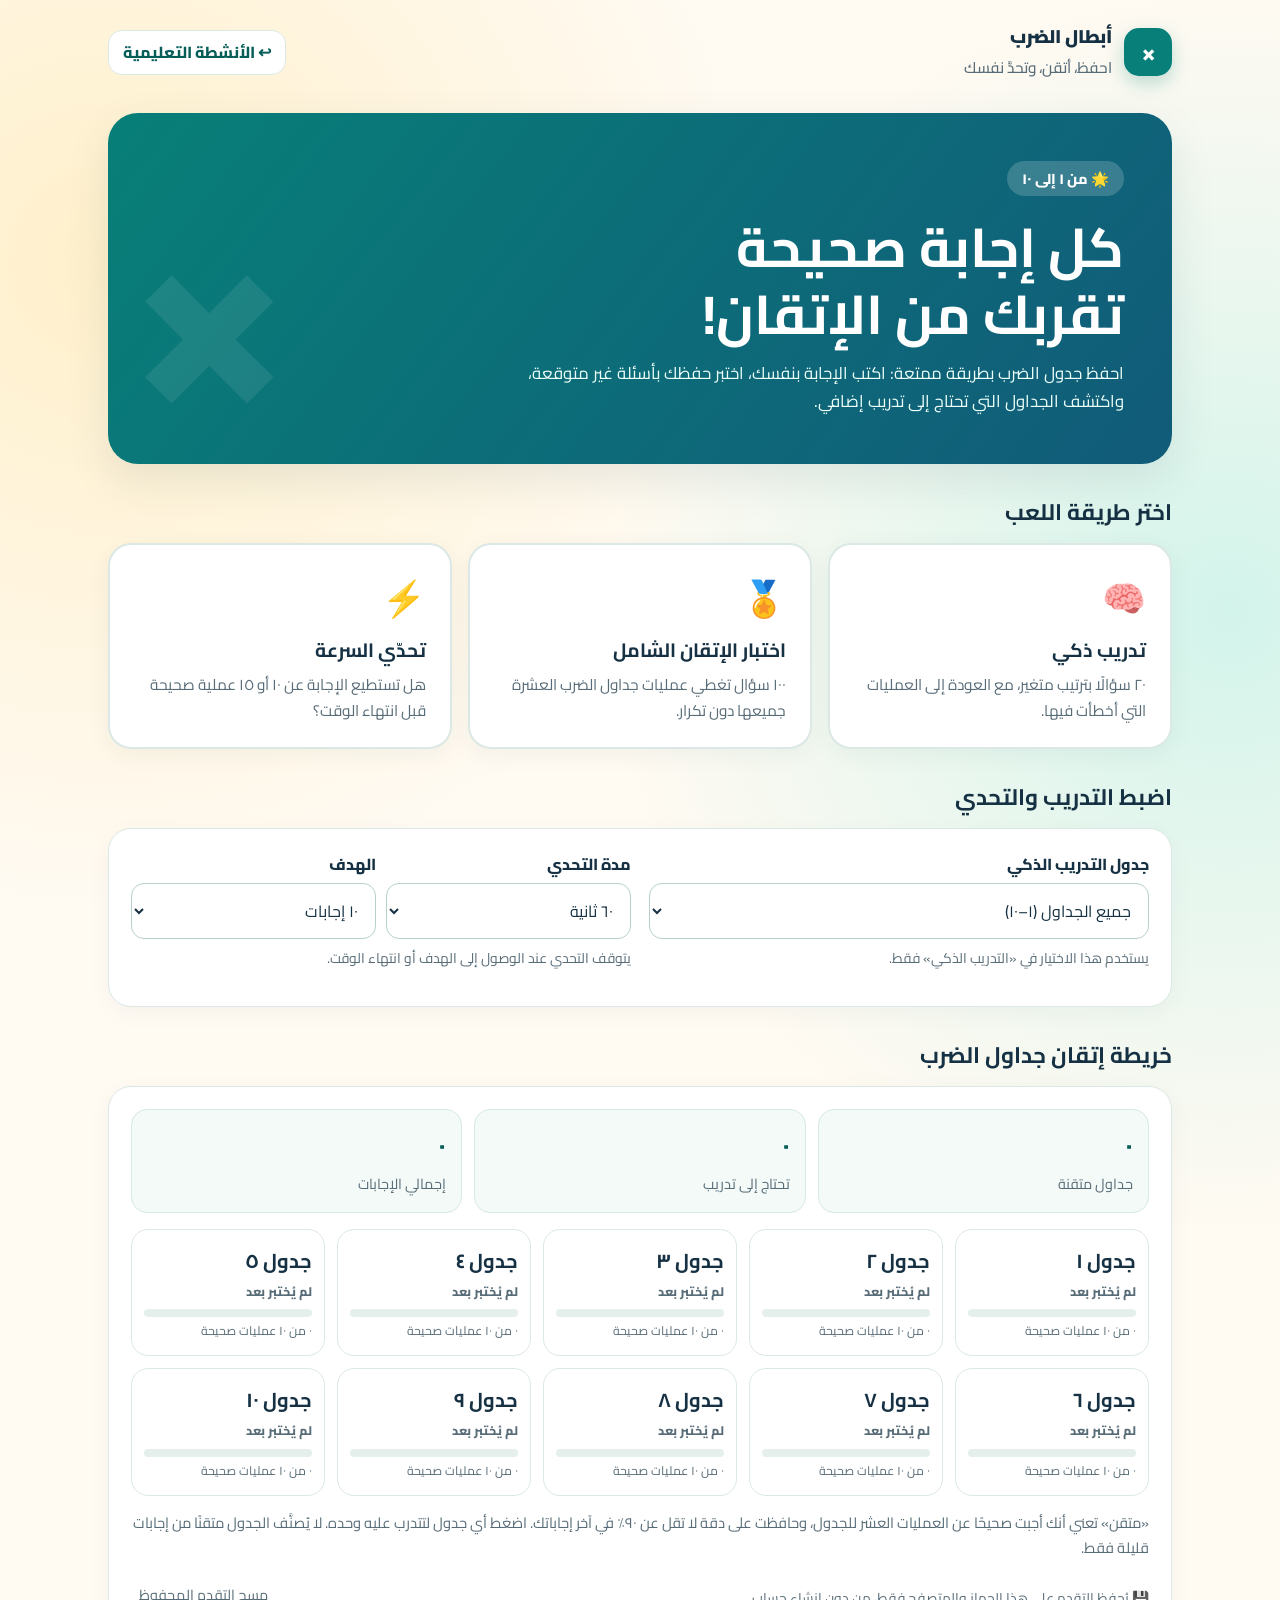
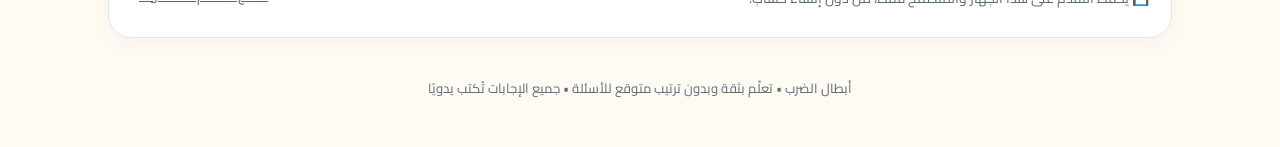
==== multiplication/index.html @ 592c01f3 "Replace Android keyboard with compact Eastern Arabic keypad" ====
<!doctype html>
<html lang="ar" dir="rtl">
<head>
<meta charset="utf-8">
<meta name="viewport" content="width=device-width,initial-scale=1">
<meta name="theme-color" content="#087f78">
<meta name="description" content="رحلة إتقان جدول الضرب من ١ إلى ١٠: إجابات مكتوبة، أسئلة عشوائية، تقييم إتقان كل جدول، تدريب ذكي وتحديات زمنية.">
<title>أبطال الضرب | حفظ جدول الضرب ١–١٠</title>
<link rel="preconnect" href="https://fonts.googleapis.com">
<link rel="preconnect" href="https://fonts.gstatic.com" crossorigin>
<link href="https://fonts.googleapis.com/css2?family=Cairo:wght@400..1000&display=swap" rel="stylesheet">
<style>
:root{--ink:#153143;--muted:#586c78;--sea:#087f78;--sea-dark:#075e59;--orange:#f6a448;--cream:#fffaf2;--line:#dbe8e5;--white:#fff;--good:#178364;--bad:#b74636;--shadow:0 16px 44px rgba(25,65,75,.10)}
*{box-sizing:border-box}html{scroll-behavior:smooth}body{margin:0;background:radial-gradient(circle at 8% 15%,#fff0cb,transparent 34%),radial-gradient(circle at 96% 35%,#d3f4eb,transparent 37%),var(--cream);color:var(--ink);font-family:"Cairo",Tahoma,Arial,sans-serif;line-height:1.65}
button,input,select{font:inherit}button{cursor:pointer}button:disabled{cursor:not-allowed;opacity:.6}a{color:var(--sea-dark)}[hidden]{display:none!important}
.shell{max-width:1100px;margin:auto;padding:22px 18px 48px}.top{display:flex;align-items:center;justify-content:space-between;gap:16px;margin-bottom:30px}.brand{display:flex;align-items:center;gap:12px;font-size:1.15rem;font-weight:900;text-decoration:none;color:var(--ink)}.brand-mark{display:grid;place-items:center;width:48px;height:48px;border-radius:15px;background:var(--sea);color:#fff;font-size:1.5rem;box-shadow:0 7px 18px #087f7840}.back{border:1px solid var(--line);background:#fff;padding:8px 14px;border-radius:14px;text-decoration:none;font-weight:800}
.hero{background:linear-gradient(128deg,#087f78,#115b79);color:white;border-radius:30px;padding:clamp(26px,5vw,48px);box-shadow:var(--shadow);position:relative;overflow:hidden}.hero:after{content:"×";position:absolute;left:26px;bottom:-70px;color:#ffffff15;font-size:17rem;font-weight:900;pointer-events:none}.eyebrow{display:inline-flex;gap:8px;align-items:center;background:#ffffff2d;padding:6px 15px;border-radius:100px;font-size:.9rem;font-weight:800}.hero h1{font-size:clamp(2rem,5vw,3.4rem);line-height:1.23;margin:18px 0 12px}.hero p{max-width:660px;margin:0;font-size:1.05rem;color:#ecfffa}.section-title{margin:30px 0 12px;font-size:1.4rem}.mode-grid{display:grid;grid-template-columns:repeat(3,minmax(0,1fr));gap:16px}.mode{background:#fff;border:2px solid var(--line);border-radius:23px;padding:24px;text-align:right;box-shadow:0 6px 25px rgba(24,55,64,.05);transition:transform .15s,border-color .15s;min-height:180px;color:var(--ink)}.mode:hover,.mode:focus-visible{transform:translateY(-3px);border-color:var(--sea)}.mode:focus-visible,.btn:focus-visible,.table-tile:focus-visible{outline:3px solid #eaaa32;outline-offset:3px}.mode-emoji{display:block;font-size:2.2rem}.mode strong{font-size:1.2rem;display:block;margin-top:8px}.mode small{font-size:.96rem;display:block;color:var(--muted);margin-top:6px}.panel{background:#fff;border:1px solid var(--line);border-radius:23px;padding:22px;box-shadow:0 6px 25px rgba(24,55,64,.04)}.settings{display:grid;grid-template-columns:1fr 1fr;gap:18px}.settings label{display:block;font-weight:800;margin-bottom:6px}.select{width:100%;border:1.5px solid #b7d1cb;border-radius:13px;background:#fff;padding:11px 13px;color:var(--ink)}.settings-note{color:var(--muted);font-size:.87rem;margin-top:8px}.rows{display:grid;grid-template-columns:repeat(3,minmax(0,1fr));gap:12px}.stat{background:#f3faf7;border:1px solid #d6e9e3;border-radius:16px;padding:15px}.stat b{display:block;font-size:1.7rem;color:var(--sea-dark)}.stat span{font-size:.9rem;color:var(--muted)}.tables{display:grid;grid-template-columns:repeat(5,minmax(0,1fr));gap:12px;margin-top:16px}.table-tile{background:#fff;border:1.5px solid var(--line);border-radius:17px;text-align:right;padding:14px 12px;color:var(--ink)}.table-tile:hover{border-color:var(--sea)}.table-tile b{display:block;font-size:1.25rem}.table-tile small{display:block;font-weight:800;font-size:.78rem;margin-top:5px}.table-tile p{margin:3px 0 0;color:var(--muted);font-size:.77rem}.track{height:8px;border-radius:999px;background:#e5efeb;overflow:hidden;margin:7px 0 4px}.fill{height:100%;background:var(--sea);border-radius:999px}.mastered{color:var(--good)}.needs{color:var(--bad)}.learning{color:#85630a}.unseen{color:var(--muted)}
.hint{color:var(--muted);font-size:.92rem;margin:15px 0}.controls{display:flex;align-items:center;justify-content:space-between;gap:15px;flex-wrap:wrap}.btn{border:0;background:var(--sea);color:#fff;border-radius:15px;padding:13px 22px;font-weight:900;box-shadow:0 6px 16px #087f782a}.btn:hover{background:var(--sea-dark)}.btn.secondary{background:#e9f4f0;color:var(--sea-dark);box-shadow:none}.btn.ghost{background:#fff;color:var(--ink);border:1px solid var(--line);box-shadow:none}.btn.small{padding:9px 15px;font-size:.9rem}.quiet{background:none;border:0;color:var(--muted);text-decoration:underline;padding:8px;font-size:.9rem}
.game{max-width:780px;margin:0 auto}.game-head{display:flex;justify-content:space-between;align-items:center;gap:16px;flex-wrap:wrap;margin-bottom:14px}.chip{display:inline-block;background:#dff5ed;color:var(--sea-dark);border-radius:40px;padding:6px 13px;font-size:.9rem;font-weight:900}.counter{font-weight:850;color:var(--muted)}.timer{background:#fff0d0;border:2px solid #f5c46d;color:#6d4100;padding:8px 18px;border-radius:15px;font-size:1.4rem;font-weight:950;font-variant-numeric:tabular-nums}.timer.danger{background:#ffdfd9;border-color:#ef9f8d;color:#aa2f23}.bar{width:100%;height:12px;border-radius:999px;background:#e8efed;margin:18px 0 24px;overflow:hidden}.bar>div{background:linear-gradient(90deg,#10a38c,#e9af50);height:100%;transition:width .15s}.question-card{background:#fff;border:2px solid #d0e4dd;border-radius:30px;padding:clamp(24px,6vw,55px);box-shadow:var(--shadow);text-align:center}.question-label{font-weight:900;color:var(--sea-dark)}.question{font-size:clamp(3.6rem,11vw,6.3rem);font-weight:950;line-height:1.5;letter-spacing:.02em;direction:ltr;font-variant-numeric:tabular-nums;margin:6px auto 17px}.answer-row{display:flex;justify-content:center;align-items:center;gap:12px;flex-wrap:wrap}.answer{font-size:2.5rem;font-weight:950;text-align:center;width:min(100%,220px);height:80px;border:3px solid #a7cbc1;background:#f8fffc;border-radius:21px;color:var(--ink);direction:ltr}.answer:focus{border-color:var(--sea);outline:3px solid #cef0dc}.answer::placeholder{color:#9caea8}.submit{height:80px;font-size:1.2rem}.feedback{min-height:35px;font-size:1.05rem;font-weight:900;margin:15px 0 0}.feedback.ok{color:var(--good)}.feedback.no{color:var(--bad)}.feedback.info{color:var(--sea-dark)}.game-foot{margin-top:18px;display:flex;align-items:center;justify-content:space-between;gap:12px}.game-tip{color:var(--muted);font-size:.88rem}
.results{max-width:780px;margin:0 auto}.result-hero{text-align:center}.trophy{font-size:3.8rem}.result-hero h2{font-size:2rem;margin:4px 0}.result-hero p{color:var(--muted);margin:0 0 18px}.result-grid{display:grid;grid-template-columns:repeat(3,minmax(0,1fr));gap:12px}.result-grid .stat{text-align:center}.result-grid .stat b{font-size:2rem}.mistakes{margin-top:20px}.mistakes ul{display:grid;grid-template-columns:repeat(2,minmax(0,1fr));gap:7px 25px;padding:0;list-style:none}.mistakes li{background:#fff6ef;padding:9px 14px;border-radius:11px;font-weight:700}.actions{display:flex;gap:12px;flex-wrap:wrap;margin-top:20px}.sr-only{position:absolute;width:1px;height:1px;margin:-1px;overflow:hidden;clip:rect(0,0,0,0);white-space:nowrap}.footer{text-align:center;font-size:.82rem;color:var(--muted);margin-top:40px}
@media(max-width:780px){.mode-grid{grid-template-columns:1fr}.mode{min-height:unset;padding:18px}.settings{grid-template-columns:1fr}.tables{grid-template-columns:repeat(2,minmax(0,1fr))}.hero:after{font-size:12rem}.hero{padding:24px}.back{font-size:.8rem}.shell{padding:16px 13px 40px}.stat{padding:12px}.result-grid .stat b{font-size:1.45rem}}
@media(max-width:410px){.rows{gap:6px}.stat b{font-size:1.3rem}.stat span{font-size:.76rem}.question{font-size:3.5rem}.answer{height:68px;width:160px}.submit{height:68px;padding:10px 17px}.mistakes ul{grid-template-columns:1fr}.table-tile{padding:12px 9px}}
.keypad{display:grid;grid-template-columns:repeat(3,minmax(0,1fr));direction:ltr;width:min(100%,276px);gap:7px;margin:13px auto 0}
.keypad .key{display:flex;align-items:center;justify-content:center;min-height:49px;border-radius:13px;border:1.5px solid #c4dfd5;background:#edf8f4;color:var(--ink);font-size:1.7rem;font-weight:900;line-height:1.1;touch-action:manipulation;-webkit-tap-highlight-color:transparent;user-select:none}
.keypad .key:active:not(:disabled){background:#b5e7d5;transform:scale(.98)}
.keypad .key:focus-visible{outline:3px solid #eaaa32;outline-offset:2px}
.keypad .key-backspace{background:#fff3e6;border-color:#f4d8b2;color:#8b4f1b}
.keypad .key-submit{background:var(--sea);border-color:var(--sea);color:#fff;font-size:2rem}
.keypad .key-submit:active:not(:disabled){background:var(--sea-dark)}
.answer[readonly]{cursor:default}
@media(max-width:780px){.top{margin-bottom:13px}.game-head{gap:7px}.bar{margin:9px 0 12px}.question-card{padding:16px 13px;border-radius:21px}.question-label{font-size:.9rem}.question{font-size:clamp(2.9rem,11vw,4.2rem);line-height:1.3;margin:2px auto 7px}.answer{width:145px;height:53px;font-size:2rem;border-width:2px;border-radius:14px}.keypad{width:min(100%,259px);gap:6px;margin-top:11px}.keypad .key{min-height:46px;font-size:1.6rem}.keypad .key-submit{font-size:1.8rem}.feedback{min-height:27px;margin:8px 0 0;font-size:.95rem}.game-foot{margin-top:8px}.game-tip{font-size:.76rem}}
@media(max-width:410px){.question{font-size:3.15rem}.answer{width:145px;height:53px}.keypad{width:min(100%,244px)}.keypad .key{min-height:45px}.game-head .counter{font-size:.84rem}}
@media(prefers-reduced-motion:reduce){*{transition:none!important;scroll-behavior:auto!important}}
</style>
</head>
<body>
<div class="shell">
<header class="top"><a href="./" class="brand" aria-label="أبطال الضرب، الصفحة الرئيسية"><span class="brand-mark" aria-hidden="true">×</span><span>أبطال الضرب<br><small style="font-weight:500;color:#586c78">احفظ، أتقن، وتحدَّ نفسك</small></span></a><a href="../" class="back">↩ الأنشطة التعليمية</a></header>
<main>
<section id="home">
<div class="hero"><span class="eyebrow">🌟 من ١ إلى ١٠</span><h1>كل إجابة صحيحة<br>تقربك من الإتقان!</h1><p>احفظ جدول الضرب بطريقة ممتعة: اكتب الإجابة بنفسك، اختبر حفظك بأسئلة غير متوقعة، واكتشف الجداول التي تحتاج إلى تدريب إضافي.</p></div>
<h2 class="section-title">اختر طريقة اللعب</h2>
<div class="mode-grid">
<button class="mode" data-mode="practice"><span class="mode-emoji" aria-hidden="true">🧠</span><strong>تدريب ذكي</strong><small>٢٠ سؤالًا بترتيب متغير، مع العودة إلى العمليات التي أخطأت فيها.</small></button>
<button class="mode" data-mode="assessment"><span class="mode-emoji" aria-hidden="true">🏅</span><strong>اختبار الإتقان الشامل</strong><small>١٠٠ سؤال تغطي عمليات جداول الضرب العشرة جميعها دون تكرار.</small></button>
<button class="mode" data-mode="challenge"><span class="mode-emoji" aria-hidden="true">⚡</span><strong>تحدّي السرعة</strong><small>هل تستطيع الإجابة عن ١٠ أو ١٥ عملية صحيحة قبل انتهاء الوقت؟</small></button>
</div>
<h2 class="section-title">اضبط التدريب والتحدي</h2>
<div class="panel settings">
<div><label for="tableSelect">جدول التدريب الذكي</label><select id="tableSelect" class="select"><option value="all">جميع الجداول (١–١٠)</option><option value="weak">الجداول والعمليات التي تحتاج إلى مراجعة</option></select><p class="settings-note">يستخدم هذا الاختيار في «التدريب الذكي» فقط.</p></div>
<div><div class="settings" style="grid-template-columns:1fr 1fr;gap:10px"><div><label for="challengeSeconds">مدة التحدي</label><select id="challengeSeconds" class="select"><option value="60">٦٠ ثانية</option><option value="90">٩٠ ثانية</option><option value="120">١٢٠ ثانية</option><option value="30">٣٠ ثانية</option></select></div><div><label for="challengeTarget">الهدف</label><select id="challengeTarget" class="select"><option value="10">١٠ إجابات</option><option value="15">١٥ إجابة</option></select></div></div><p class="settings-note">يتوقف التحدي عند الوصول إلى الهدف أو انتهاء الوقت.</p></div>
</div>
<h2 class="section-title">خريطة إتقان جداول الضرب</h2>
<div class="panel">
<div class="rows"><div class="stat"><b id="masterCount">٠</b><span>جداول متقنة</span></div><div class="stat"><b id="practiceCount">٠</b><span>تحتاج إلى تدريب</span></div><div class="stat"><b id="attemptCount">٠</b><span>إجمالي الإجابات</span></div></div>
<div id="tableGrid" class="tables" aria-label="التقدم في كل جدول"></div>
<p class="hint">«متقن» تعني أنك أجبت صحيحًا عن العمليات العشر للجدول، وحافظت على دقة لا تقل عن ٩٠٪ في آخر إجاباتك. اضغط أي جدول لتتدرب عليه وحده. لا يُصنَّف الجدول متقنًا من إجابات قليلة فقط.</p>
<div class="controls"><span class="settings-note">💾 يُحفظ التقدم على هذا الجهاز والمتصفح فقط، من دون إنشاء حساب.</span><button id="reset" class="quiet" type="button">مسح التقدم المحفوظ</button></div>
</div>
</section>
<section id="play" class="game" hidden>
<div class="game-head"><span id="modeLabel" class="chip">تدريب</span><span id="progressText" class="counter"></span><span id="timer" class="timer" hidden>٦٠</span></div>
<div class="bar" role="progressbar" aria-label="التقدم في النشاط" aria-valuemin="0" aria-valuemax="100" aria-valuenow="0" id="progressBar"><div id="progressFill" style="width:0%"></div></div>
<div class="question-card">
<div class="question-label">ما ناتج الضرب؟</div><div class="question" id="question" aria-live="polite">٢ × ٣ = ؟</div>
<form id="answerForm" autocomplete="off"><label class="sr-only" for="answer">اكتب ناتج الضرب</label><div class="answer-row"><input id="answer" class="answer" type="text" lang="ar" dir="ltr" inputmode="none" readonly autocomplete="off" spellcheck="false" maxlength="3" placeholder="؟" aria-describedby="feedback"></div><div class="keypad" id="keypad" role="group" aria-label="لوحة الأرقام العربية">
<button type="button" class="key" data-digit="1" aria-label="١">١</button>
<button type="button" class="key" data-digit="2" aria-label="٢">٢</button>
<button type="button" class="key" data-digit="3" aria-label="٣">٣</button>
<button type="button" class="key" data-digit="4" aria-label="٤">٤</button>
<button type="button" class="key" data-digit="5" aria-label="٥">٥</button>
<button type="button" class="key" data-digit="6" aria-label="٦">٦</button>
<button type="button" class="key" data-digit="7" aria-label="٧">٧</button>
<button type="button" class="key" data-digit="8" aria-label="٨">٨</button>
<button type="button" class="key" data-digit="9" aria-label="٩">٩</button>
<button type="button" class="key key-backspace" id="backspace" aria-label="حذف الرقم الأخير">⌫</button>
<button type="button" class="key" data-digit="0" aria-label="صفر">٠</button>
<button id="submit" class="key key-submit" type="submit" aria-label="تأكيد الإجابة">✓</button>
</div></form>
<p id="feedback" class="feedback" aria-live="polite"></p>
</div>
<div class="game-foot"><span class="game-tip">أدخل الناتج من لوحة الأرقام العربية، ثم اضغط ✓.</span><button id="stop" class="quiet" type="button">إنهاء النشاط</button></div>
</section>
<section id="results" class="results" hidden>
<div class="panel">
<div class="result-hero"><div id="resultIcon" class="trophy" aria-hidden="true">🏆</div><h2 id="resultTitle">أحسنت!</h2><p id="resultSubtitle"></p></div>
<div class="result-grid"><div class="stat"><b id="resultCorrect">٠</b><span>إجابات صحيحة</span></div><div class="stat"><b id="resultAccuracy">٠٪</b><span>نسبة الدقة</span></div><div class="stat"><b id="resultTime">٠</b><span>المدة بالثواني</span></div></div>
<div id="mistakes" class="mistakes" hidden><h3>عمليات تستحق المراجعة</h3><ul id="mistakeList"></ul></div>
<div class="actions"><button class="btn" id="again" type="button">إعادة النشاط</button><button class="btn secondary" id="review" type="button">تدريب على ما يحتاج إلى مراجعة</button><button class="btn ghost" id="toHome" type="button">عرض خريطة الإتقان</button></div>
</div>
</section>
</main>
<footer class="footer">أبطال الضرب • تعلّم بثقة وبدون ترتيب متوقع للأسئلة • جميع الإجابات تُكتب يدويًا</footer>
</div>
<script>
(function(){
"use strict";
const KEY="multiplication-mastery-v1";
const $=id=>document.getElementById(id);
const digits=n=>String(n).replace(/[0-9]/g,d=>String.fromCharCode(0x0660+Number(d)));
const arabicToEnglish=v=>String(v).replace(/[٠-٩]/g,c=>String(c.charCodeAt(0)-0x0660)).replace(/[۰-۹]/g,c=>String(c.charCodeAt(0)-0x06F0));
const random=n=>Math.floor(Math.random()*n);
const fresh=()=>({tables:{},attempts:0,sessions:0});
let data;try{data=JSON.parse(localStorage.getItem(KEY))||fresh();if(!data.tables||typeof data.attempts!=="number")data=fresh()}catch(e){data=fresh()}
const history=a=>{const k=String(a);if(!Array.isArray(data.tables[k]))data.tables[k]=[];return data.tables[k]};
function persist(){try{localStorage.setItem(KEY,JSON.stringify(data))}catch(e){}}
function stats(a){
 const r=history(a).slice(-30);const last=r.slice(-20);const acc=last.length?last.filter(x=>x.ok).length/last.length:0;
 const facts=new Map();r.forEach(x=>facts.set(Number(x.b),!!x.ok));
 const known=Array.from(facts.values()).filter(Boolean).length;
 let level="unseen";if(r.length){level="learning";if((r.length>=5&&acc<.75)||r.slice(-10).filter(x=>!x.ok).length>=3)level="needs";if(known===10&&r.length>=10&&acc>=.9)level="mastered";}
 return {level,known,accuracy:Math.round(acc*100),attempted:r.length};
}
const labels={unseen:"لم يُختبر بعد",learning:"قيد التقدم",needs:"يحتاج تدريبًا",mastered:"متقن ✓"};
function allCards(){const out=[];for(let a=1;a<=10;a++)for(let b=1;b<=10;b++)out.push({a,b});return out}
function shuffleDeck(cards){
 const pool=cards.slice();const deck=[];let prev=null;
 while(pool.length){
  let choices=pool.map((x,i)=>({x,i})).filter(y=>!prev||y.x.a!==prev.a);
  if(!choices.length)choices=pool.map((x,i)=>({x,i}));
  const picked=choices[random(choices.length)];deck.push(pool.splice(picked.i,1)[0]);prev=picked.x;
 }
 return deck;
}
function buildTableOptions(){const s=$("tableSelect");for(let i=1;i<=10;i++){const opt=document.createElement("option");opt.value=String(i);opt.textContent="جدول "+digits(i);s.appendChild(opt);}}
buildTableOptions();
function dashboard(){
 const grid=$("tableGrid");grid.replaceChildren();let mastered=0,needs=0;
 for(let a=1;a<=10;a++){
  const st=stats(a);if(st.level==="mastered")mastered++;if(st.level==="needs")needs++;
  const tile=document.createElement("button");tile.type="button";tile.className="table-tile";tile.setAttribute("aria-label","تدريب جدول "+a+": "+labels[st.level]);
  const title=document.createElement("b");title.textContent="جدول "+digits(a);
  const status=document.createElement("small");status.className=st.level;status.textContent=labels[st.level];
  const track=document.createElement("div");track.className="track";const fill=document.createElement("div");fill.className="fill";fill.style.width=st.known*10+"%";track.appendChild(fill);
  const count=document.createElement("p");count.textContent=digits(st.known)+" من ١٠ عمليات صحيحة"+(st.attempted?" • الدقة "+digits(st.accuracy)+"٪":"");
  tile.append(title,status,track,count);tile.addEventListener("click",()=>{$("tableSelect").value=String(a);start("practice")});grid.appendChild(tile);
 }
 $("masterCount").textContent=digits(mastered);$("practiceCount").textContent=digits(needs);$("attemptCount").textContent=digits(data.attempts);
}
function show(id){for(const name of ["home","play","results"])$(name).hidden=name!==id;window.scrollTo({top:0,behavior:"instant"})}
let session=null,lastMode="practice",lastTable="all";
const isDueWeak=c=>{const h=history(c.a).filter(x=>Number(x.b)===c.b);return h.length&& !h[h.length-1].ok};
function weightedCard(s){
 const tableSelection=s.table;
 let cards=allCards().filter(c=>tableSelection==="all"||tableSelection==="weak"||(Number(tableSelection)===c.a));
 if(tableSelection==="weak"){const weakCards=cards.filter(isDueWeak);const needyTables=cards.filter(c=>stats(c.a).level==="needs");cards=weakCards.length?weakCards:(needyTables.length?needyTables:cards)}
 const due=s.reviews.filter(x=>x.due<=s.answered&&cards.some(y=>y.a===x.a&&y.b===x.b));
 let choice=null;
 if(due.length&&Math.random()<.75){choice=due[random(due.length)];s.reviews=s.reviews.filter(x=>!(x.a===choice.a&&x.b===choice.b))}
 if(!choice){
  let candidates=cards.filter(c=>!s.recent.some(x=>x.a===c.a&&x.b===c.b));
  if(!candidates.length)candidates=cards;
  if(tableSelection==="all"||tableSelection==="weak"){const other=candidates.filter(c=>!s.previous||c.a!==s.previous.a);if(other.length)candidates=other}
  const weights=candidates.map(c=>{
   const h=history(c.a).filter(x=>Number(x.b)===c.b).slice(-3);
   const mistakes=h.filter(x=>!x.ok).length;
   const table=stats(c.a);
   return (h.length?1.1:2.6)+mistakes*3+(h.length&&!h[h.length-1].ok?4:0)+(table.level==="needs"?2.2:0)+(table.level==="mastered"?.2:0);
  });
  let target=Math.random()*weights.reduce((a,b)=>a+b,0);
  for(let i=0;i<candidates.length;i++){target-=weights[i];if(target<=0){choice=candidates[i];break}}
  if(!choice)choice=candidates[candidates.length-1];
 }
 return {a:choice.a,b:choice.b};
}
function start(mode,overrideTable){
 lastMode=mode;lastTable=overrideTable||$("tableSelect").value;data.sessions++;persist();
 const seconds=Number($("challengeSeconds").value),target=Number($("challengeTarget").value);
 session={mode,table:lastTable,answered:0,correct:0,errors:[],recent:[],previous:null,reviews:[],deck:mode==="assessment"||mode==="challenge"?shuffleDeck(allCards()):[],limit:mode==="assessment"?100:20,seconds,target,started:Date.now(),end:Date.now()+seconds*1000,timerId:null,busy:false,done:false,question:null};
 $("modeLabel").textContent=mode==="assessment"?"🏅 اختبار الإتقان":mode==="challenge"?"⚡ تحدي السرعة":"🧠 تدريب ذكي";
 $("timer").hidden=mode!=="challenge";$("timer").classList.remove("danger");
 show("play");
 if(mode==="challenge")session.timerId=setInterval(tick,100);
 nextQuestion();
}
function tick(){
 const s=session;if(!s||s.mode!=="challenge"||s.done)return;
 const remaining=Math.max(0,Math.ceil((s.end-Date.now())/1000));$("timer").textContent=digits(remaining)+" ث";$("timer").classList.toggle("danger",remaining<=10);
 if(Date.now()>=s.end)finish("time");
}
function updateHud(){
 const s=session;if(!s)return;
 const total=s.mode==="challenge"?s.target:s.limit;const current=s.mode==="challenge"?s.correct:s.answered;
 $("progressText").textContent=s.mode==="challenge"?"الإجابات الصحيحة: "+digits(s.correct)+" / "+digits(s.target):"السؤال "+digits(Math.min(s.answered+1,s.limit))+" من "+digits(s.limit);
 const pct=Math.min(100,Math.round(current/total*100));$("progressFill").style.width=pct+"%";$("progressBar").setAttribute("aria-valuenow",String(pct));
}
function nextQuestion(){
 const s=session;if(!s||s.done)return;
 if(s.mode==="challenge"&&Date.now()>=s.end){finish("time");return}
 if(s.mode!=="challenge"&&s.answered>=s.limit){finish("complete");return}
 if(s.mode==="challenge"&&s.correct>=s.target){finish("won");return}
 let q=s.mode==="practice"?weightedCard(s):s.deck.shift();
 if(!q){s.deck=shuffleDeck(allCards());q=s.deck.shift()}
 s.question=q;s.startedQuestion=performance.now();s.busy=false;document.querySelectorAll(".keypad .key").forEach(key=>key.disabled=false);
 $("question").textContent=digits(q.a)+" × "+digits(q.b)+" = ؟";
 $("answer").value="";$("answer").disabled=false;$("feedback").textContent="";$("feedback").className="feedback";
 updateHud();if(s.mode==="challenge")tick();
 try{$("answer").focus({preventScroll:true})}catch(e){$("answer").focus()}
}
function answer(e){
 e.preventDefault();const s=session;if(!s||s.done||s.busy)return;
 if(s.mode==="challenge"&&Date.now()>=s.end){finish("time");return}
 const raw=arabicToEnglish($("answer").value.trim());if(!/^\d{1,3}$/.test(raw)){$("feedback").textContent="اكتب الناتج بالأرقام أولًا ✏️";$("feedback").className="feedback info";return}
 const q=s.question,got=Number(raw),expected=q.a*q.b,ok=got===expected;
 const ms=Math.round(performance.now()-s.startedQuestion);const rec={b:q.b,ok,ms,at:Date.now()};
 const h=history(q.a);h.push(rec);if(h.length>60)h.splice(0,h.length-60);data.attempts++;persist();
 s.answered++;if(ok)s.correct++;else{s.errors.push({a:q.a,b:q.b,got,expected});if(s.mode==="practice"){const due=s.answered+3+random(4);s.reviews.push({a:q.a,b:q.b,due})}}
 s.previous=q;s.recent.push(q);if(s.recent.length>4)s.recent.shift();
 if(s.mode==="challenge"){
  if(ok){$("feedback").textContent="صحيح! ⭐";$("feedback").className="feedback ok"}
  else{$("feedback").textContent="الصحيح: "+digits(expected);$("feedback").className="feedback no"}
  if(s.correct>=s.target){finish("won");return}
  nextQuestion();return;
 }
 s.busy=true;document.querySelectorAll(".keypad .key").forEach(key=>key.disabled=true);$("answer").disabled=true;
 $("feedback").textContent=ok?"أحسنت! إجابة صحيحة 🌟":"لنتذكر: "+digits(q.a)+" × "+digits(q.b)+" = "+digits(expected);
 $("feedback").className="feedback "+(ok?"ok":"no");updateHud();
 setTimeout(()=>{if(session===s&&!s.done)nextQuestion()},ok?430:1600);
}
function finish(reason){
 const s=session;if(!s||s.done)return;s.done=true;if(s.timerId)clearInterval(s.timerId);
 const elapsed=Math.max(0,Math.round((Date.now()-s.started)/1000));session=null;dashboard();show("results");
 const won=s.mode==="challenge"&&reason==="won";
 $("resultIcon").textContent=won?"🏆":s.mode==="challenge"?"⚡":s.correct>=(s.answered*.9)?"🌟":"💪";
 $("resultTitle").textContent=won?"نجحت في التحدي!":reason==="time"?"انتهى الوقت!":reason==="exit"?"نتيجتك حتى الآن":"أحسنت، انتهى النشاط!";
 $("resultSubtitle").textContent=s.mode==="challenge"?(won?"حققت "+digits(s.target)+" إجابات صحيحة ضمن "+digits(s.seconds)+" ثانية.":"الهدف "+digits(s.target)+" إجابات صحيحة خلال "+digits(s.seconds)+" ثانية."):s.mode==="assessment"?"تغطية شاملة لجداول الضرب من ١ إلى ١٠.":"الأخطاء تساعدنا على تحديد العمليات التي تحتاج إلى إعادة التدريب.";
 $("resultCorrect").textContent=digits(s.correct)+" / "+digits(s.answered);
 $("resultAccuracy").textContent=digits(s.answered?Math.round(s.correct/s.answered*100):0)+"٪";
 $("resultTime").textContent=digits(elapsed);
 const misses=$("mistakes"),list=$("mistakeList");list.replaceChildren();
 const unique=new Map();s.errors.forEach(x=>unique.set(x.a+"-"+x.b,x));const wrong=Array.from(unique.values()).slice(0,24);
 for(const x of wrong){const li=document.createElement("li");li.textContent=digits(x.a)+" × "+digits(x.b)+" = "+digits(x.expected)+" (كانت "+digits(x.got)+")";list.appendChild(li)}
 misses.hidden=!wrong.length;
 lastMode=s.mode;lastTable=s.table;
}
const answerField=$("answer");
answerField.addEventListener("input",()=>{
 // Show Eastern Arabic numerals even when the phone keyboard enters 0-9.
 const caret=answerField.selectionStart;
 const eastern=digits(arabicToEnglish(answerField.value));
 if(eastern!==answerField.value){
  answerField.value=eastern;
  if(caret!==null)answerField.setSelectionRange(caret,caret);
 }
});
function changeAnswerDigit(value){
 const s=session;if(!s||s.done||s.busy||answerField.disabled)return;
 const current=arabicToEnglish(answerField.value);
 if(current.length>=3)return;
 answerField.value=digits(current+value);
}
function eraseAnswerDigit(){
 const s=session;if(!s||s.done||s.busy||answerField.disabled)return;
 const current=arabicToEnglish(answerField.value);
 answerField.value=digits(current.slice(0,-1));
}
document.querySelectorAll(".keypad [data-digit]").forEach(key=>{
 key.addEventListener("click",()=>changeAnswerDigit(key.dataset.digit));
});
$("backspace").addEventListener("click",eraseAnswerDigit);
// Support a physical keyboard while never opening the Android system keyboard.
document.addEventListener("keydown",e=>{
 if(!session||session.done||$("play").hidden||e.ctrlKey||e.altKey||e.metaKey||e.isComposing)return;
 if(/^[0-9٠-٩۰-۹]$/.test(e.key)){e.preventDefault();changeAnswerDigit(arabicToEnglish(e.key));}
 else if(e.key==="Backspace"&&e.target!==$("stop")){e.preventDefault();eraseAnswerDigit();}
 else if(e.key==="Enter"&&e.target===answerField){e.preventDefault();$("answerForm").requestSubmit();}
});
$("answerForm").addEventListener("submit",answer);
document.querySelectorAll("[data-mode]").forEach(b=>b.addEventListener("click",()=>start(b.dataset.mode)));
$("stop").addEventListener("click",()=>{if(!session)return;if(confirm("هل تريد إنهاء النشاط وعرض نتيجتك الحالية؟"))finish("exit")});
$("again").addEventListener("click",()=>start(lastMode,lastTable));
$("review").addEventListener("click",()=>{$("tableSelect").value="weak";start("practice","weak")});
$("toHome").addEventListener("click",()=>{dashboard();show("home")});
$("reset").addEventListener("click",()=>{if(confirm("هل تريد مسح جميع نتائج حفظ جدول الضرب على هذا الجهاز؟")){data=fresh();persist();dashboard()}});
dashboard();
})();
</script>
</body>
</html>
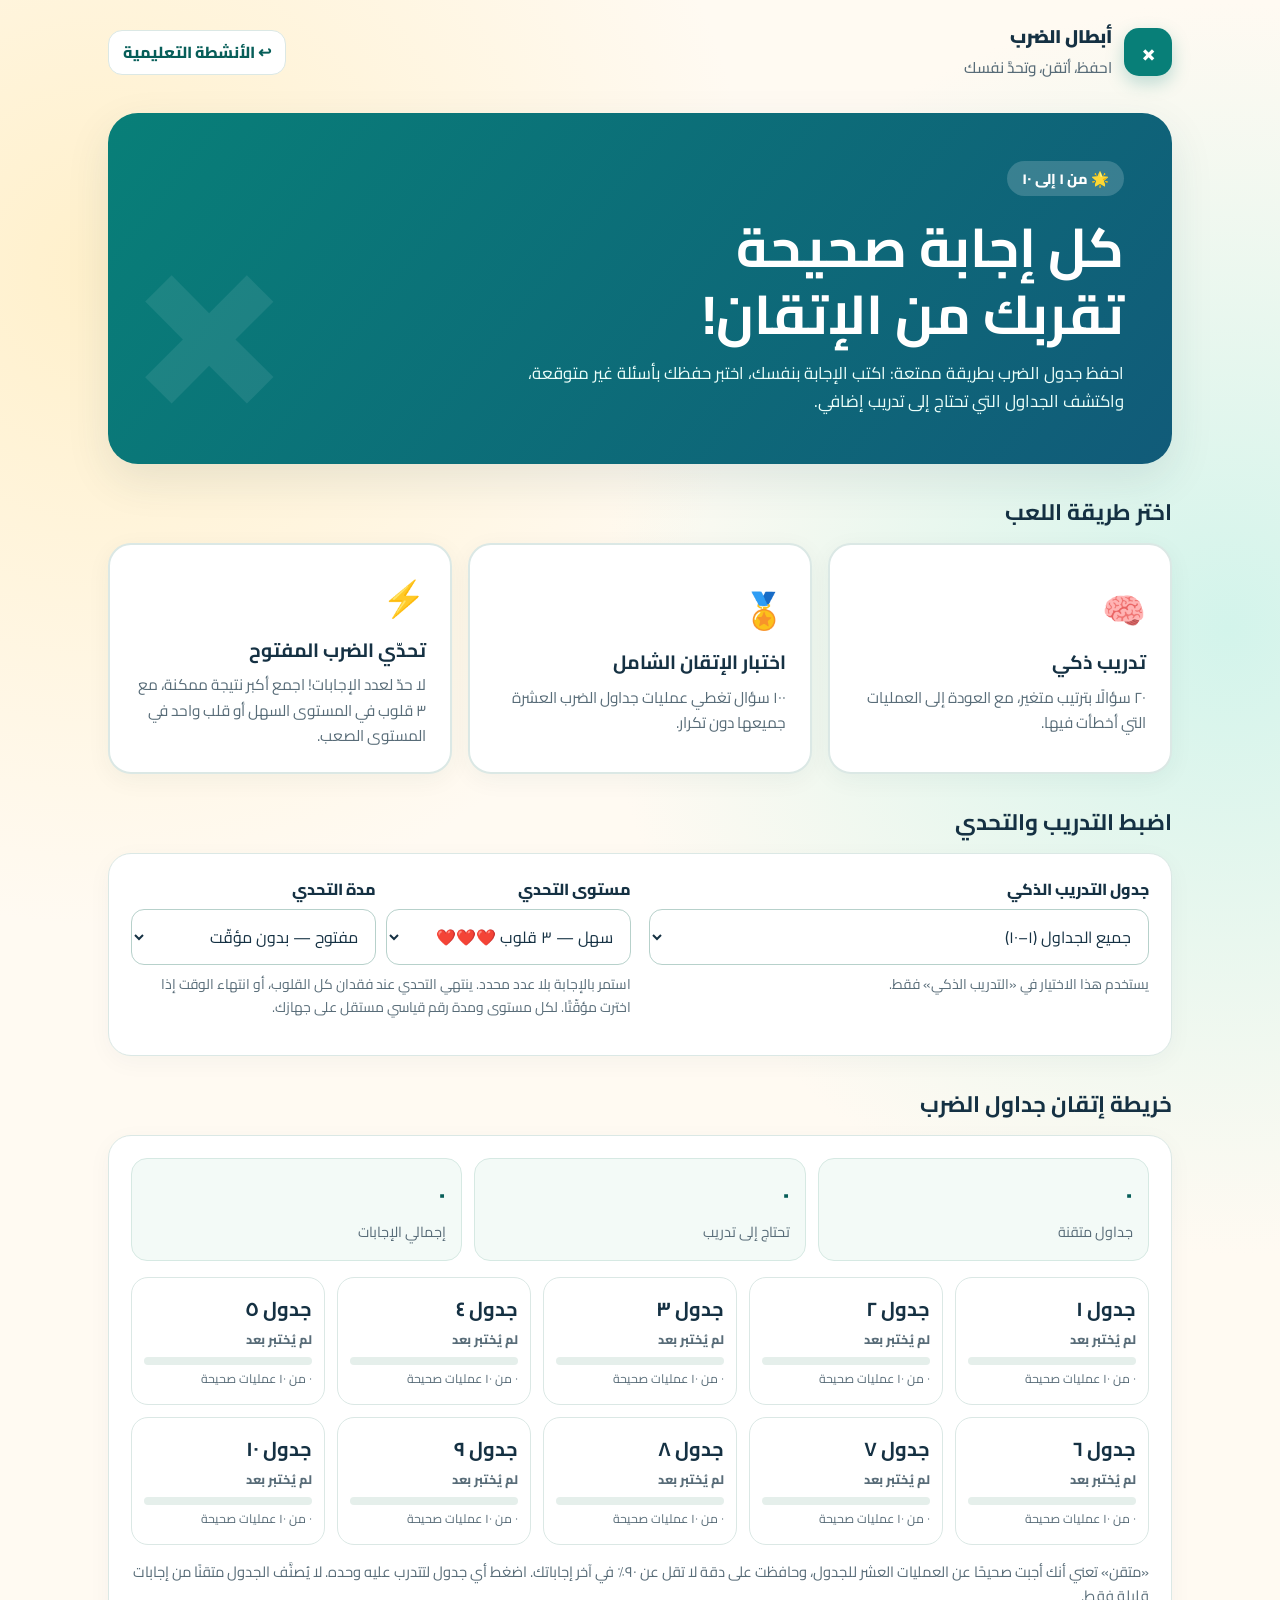
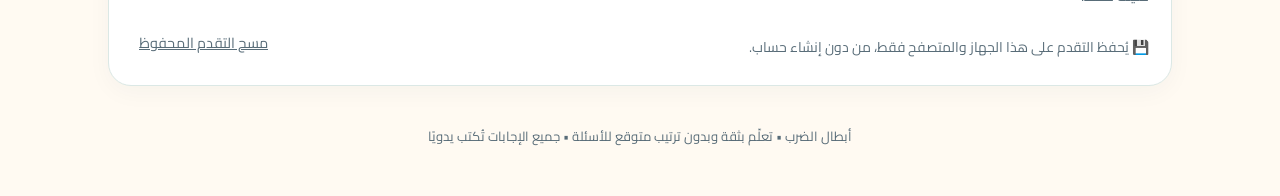
==== commit 429e294a: "Make multiplication challenge unlimited with 3-heart or sudden-death modes" ====
--- a/multiplication/index.html
+++ b/multiplication/index.html
@@ -17,6 +17,7 @@
 .hero{background:linear-gradient(128deg,#087f78,#115b79);color:white;border-radius:30px;padding:clamp(26px,5vw,48px);box-shadow:var(--shadow);position:relative;overflow:hidden}.hero:after{content:"×";position:absolute;left:26px;bottom:-70px;color:#ffffff15;font-size:17rem;font-weight:900;pointer-events:none}.eyebrow{display:inline-flex;gap:8px;align-items:center;background:#ffffff2d;padding:6px 15px;border-radius:100px;font-size:.9rem;font-weight:800}.hero h1{font-size:clamp(2rem,5vw,3.4rem);line-height:1.23;margin:18px 0 12px}.hero p{max-width:660px;margin:0;font-size:1.05rem;color:#ecfffa}.section-title{margin:30px 0 12px;font-size:1.4rem}.mode-grid{display:grid;grid-template-columns:repeat(3,minmax(0,1fr));gap:16px}.mode{background:#fff;border:2px solid var(--line);border-radius:23px;padding:24px;text-align:right;box-shadow:0 6px 25px rgba(24,55,64,.05);transition:transform .15s,border-color .15s;min-height:180px;color:var(--ink)}.mode:hover,.mode:focus-visible{transform:translateY(-3px);border-color:var(--sea)}.mode:focus-visible,.btn:focus-visible,.table-tile:focus-visible{outline:3px solid #eaaa32;outline-offset:3px}.mode-emoji{display:block;font-size:2.2rem}.mode strong{font-size:1.2rem;display:block;margin-top:8px}.mode small{font-size:.96rem;display:block;color:var(--muted);margin-top:6px}.panel{background:#fff;border:1px solid var(--line);border-radius:23px;padding:22px;box-shadow:0 6px 25px rgba(24,55,64,.04)}.settings{display:grid;grid-template-columns:1fr 1fr;gap:18px}.settings label{display:block;font-weight:800;margin-bottom:6px}.select{width:100%;border:1.5px solid #b7d1cb;border-radius:13px;background:#fff;padding:11px 13px;color:var(--ink)}.settings-note{color:var(--muted);font-size:.87rem;margin-top:8px}.rows{display:grid;grid-template-columns:repeat(3,minmax(0,1fr));gap:12px}.stat{background:#f3faf7;border:1px solid #d6e9e3;border-radius:16px;padding:15px}.stat b{display:block;font-size:1.7rem;color:var(--sea-dark)}.stat span{font-size:.9rem;color:var(--muted)}.tables{display:grid;grid-template-columns:repeat(5,minmax(0,1fr));gap:12px;margin-top:16px}.table-tile{background:#fff;border:1.5px solid var(--line);border-radius:17px;text-align:right;padding:14px 12px;color:var(--ink)}.table-tile:hover{border-color:var(--sea)}.table-tile b{display:block;font-size:1.25rem}.table-tile small{display:block;font-weight:800;font-size:.78rem;margin-top:5px}.table-tile p{margin:3px 0 0;color:var(--muted);font-size:.77rem}.track{height:8px;border-radius:999px;background:#e5efeb;overflow:hidden;margin:7px 0 4px}.fill{height:100%;background:var(--sea);border-radius:999px}.mastered{color:var(--good)}.needs{color:var(--bad)}.learning{color:#85630a}.unseen{color:var(--muted)}
 .hint{color:var(--muted);font-size:.92rem;margin:15px 0}.controls{display:flex;align-items:center;justify-content:space-between;gap:15px;flex-wrap:wrap}.btn{border:0;background:var(--sea);color:#fff;border-radius:15px;padding:13px 22px;font-weight:900;box-shadow:0 6px 16px #087f782a}.btn:hover{background:var(--sea-dark)}.btn.secondary{background:#e9f4f0;color:var(--sea-dark);box-shadow:none}.btn.ghost{background:#fff;color:var(--ink);border:1px solid var(--line);box-shadow:none}.btn.small{padding:9px 15px;font-size:.9rem}.quiet{background:none;border:0;color:var(--muted);text-decoration:underline;padding:8px;font-size:.9rem}
 .game{max-width:780px;margin:0 auto}.game-head{display:flex;justify-content:space-between;align-items:center;gap:16px;flex-wrap:wrap;margin-bottom:14px}.chip{display:inline-block;background:#dff5ed;color:var(--sea-dark);border-radius:40px;padding:6px 13px;font-size:.9rem;font-weight:900}.counter{font-weight:850;color:var(--muted)}.timer{background:#fff0d0;border:2px solid #f5c46d;color:#6d4100;padding:8px 18px;border-radius:15px;font-size:1.4rem;font-weight:950;font-variant-numeric:tabular-nums}.timer.danger{background:#ffdfd9;border-color:#ef9f8d;color:#aa2f23}.bar{width:100%;height:12px;border-radius:999px;background:#e8efed;margin:18px 0 24px;overflow:hidden}.bar>div{background:linear-gradient(90deg,#10a38c,#e9af50);height:100%;transition:width .15s}.question-card{background:#fff;border:2px solid #d0e4dd;border-radius:30px;padding:clamp(24px,6vw,55px);box-shadow:var(--shadow);text-align:center}.question-label{font-weight:900;color:var(--sea-dark)}.question{font-size:clamp(3.6rem,11vw,6.3rem);font-weight:950;line-height:1.5;letter-spacing:.02em;direction:ltr;font-variant-numeric:tabular-nums;margin:6px auto 17px}.answer-row{display:flex;justify-content:center;align-items:center;gap:12px;flex-wrap:wrap}.answer{font-size:2.5rem;font-weight:950;text-align:center;width:min(100%,220px);height:80px;border:3px solid #a7cbc1;background:#f8fffc;border-radius:21px;color:var(--ink);direction:ltr}.answer:focus{border-color:var(--sea);outline:3px solid #cef0dc}.answer::placeholder{color:#9caea8}.submit{height:80px;font-size:1.2rem}.feedback{min-height:35px;font-size:1.05rem;font-weight:900;margin:15px 0 0}.feedback.ok{color:var(--good)}.feedback.no{color:var(--bad)}.feedback.info{color:var(--sea-dark)}.game-foot{margin-top:18px;display:flex;align-items:center;justify-content:space-between;gap:12px}.game-tip{color:var(--muted);font-size:.88rem}
+.challenge-meta{display:flex;align-items:center;justify-content:space-between;gap:12px;flex-wrap:wrap;margin:2px 0 6px;padding:6px 10px;background:#fff;border:1px solid var(--line);border-radius:14px}.hearts{direction:ltr;font-size:1.4rem;letter-spacing:.1em;white-space:nowrap}.best-score{font-size:.88rem;color:var(--sea-dark);font-weight:850}
 .results{max-width:780px;margin:0 auto}.result-hero{text-align:center}.trophy{font-size:3.8rem}.result-hero h2{font-size:2rem;margin:4px 0}.result-hero p{color:var(--muted);margin:0 0 18px}.result-grid{display:grid;grid-template-columns:repeat(3,minmax(0,1fr));gap:12px}.result-grid .stat{text-align:center}.result-grid .stat b{font-size:2rem}.mistakes{margin-top:20px}.mistakes ul{display:grid;grid-template-columns:repeat(2,minmax(0,1fr));gap:7px 25px;padding:0;list-style:none}.mistakes li{background:#fff6ef;padding:9px 14px;border-radius:11px;font-weight:700}.actions{display:flex;gap:12px;flex-wrap:wrap;margin-top:20px}.sr-only{position:absolute;width:1px;height:1px;margin:-1px;overflow:hidden;clip:rect(0,0,0,0);white-space:nowrap}.footer{text-align:center;font-size:.82rem;color:var(--muted);margin-top:40px}
 @media(max-width:780px){.mode-grid{grid-template-columns:1fr}.mode{min-height:unset;padding:18px}.settings{grid-template-columns:1fr}.tables{grid-template-columns:repeat(2,minmax(0,1fr))}.hero:after{font-size:12rem}.hero{padding:24px}.back{font-size:.8rem}.shell{padding:16px 13px 40px}.stat{padding:12px}.result-grid .stat b{font-size:1.45rem}}
 @media(max-width:410px){.rows{gap:6px}.stat b{font-size:1.3rem}.stat span{font-size:.76rem}.question{font-size:3.5rem}.answer{height:68px;width:160px}.submit{height:68px;padding:10px 17px}.mistakes ul{grid-template-columns:1fr}.table-tile{padding:12px 9px}}
@@ -30,6 +31,7 @@
 .answer[readonly]{cursor:default}
 @media(max-width:780px){.top{margin-bottom:13px}.game-head{gap:7px}.bar{margin:9px 0 12px}.question-card{padding:16px 13px;border-radius:21px}.question-label{font-size:.9rem}.question{font-size:clamp(2.9rem,11vw,4.2rem);line-height:1.3;margin:2px auto 7px}.answer{width:145px;height:53px;font-size:2rem;border-width:2px;border-radius:14px}.keypad{width:min(100%,259px);gap:6px;margin-top:11px}.keypad .key{min-height:46px;font-size:1.6rem}.keypad .key-submit{font-size:1.8rem}.feedback{min-height:27px;margin:8px 0 0;font-size:.95rem}.game-foot{margin-top:8px}.game-tip{font-size:.76rem}}
 @media(max-width:410px){.question{font-size:3.15rem}.answer{width:145px;height:53px}.keypad{width:min(100%,244px)}.keypad .key{min-height:45px}.game-head .counter{font-size:.84rem}}
+@media(max-width:410px){.challenge-meta{padding:5px 8px;gap:5px}.hearts{font-size:1.18rem;letter-spacing:0}.best-score{font-size:.75rem}}
 @media(prefers-reduced-motion:reduce){*{transition:none!important;scroll-behavior:auto!important}}
 </style>
 </head>
@@ -43,12 +45,12 @@
 <div class="mode-grid">
 <button class="mode" data-mode="practice"><span class="mode-emoji" aria-hidden="true">🧠</span><strong>تدريب ذكي</strong><small>٢٠ سؤالًا بترتيب متغير، مع العودة إلى العمليات التي أخطأت فيها.</small></button>
 <button class="mode" data-mode="assessment"><span class="mode-emoji" aria-hidden="true">🏅</span><strong>اختبار الإتقان الشامل</strong><small>١٠٠ سؤال تغطي عمليات جداول الضرب العشرة جميعها دون تكرار.</small></button>
-<button class="mode" data-mode="challenge"><span class="mode-emoji" aria-hidden="true">⚡</span><strong>تحدّي السرعة</strong><small>هل تستطيع الإجابة عن ١٠ أو ١٥ عملية صحيحة قبل انتهاء الوقت؟</small></button>
+<button class="mode" data-mode="challenge"><span class="mode-emoji" aria-hidden="true">⚡</span><strong>تحدّي الضرب المفتوح</strong><small>لا حدّ لعدد الإجابات! اجمع أكبر نتيجة ممكنة، مع ٣ قلوب في المستوى السهل أو قلب واحد في المستوى الصعب.</small></button>
 </div>
 <h2 class="section-title">اضبط التدريب والتحدي</h2>
 <div class="panel settings">
 <div><label for="tableSelect">جدول التدريب الذكي</label><select id="tableSelect" class="select"><option value="all">جميع الجداول (١–١٠)</option><option value="weak">الجداول والعمليات التي تحتاج إلى مراجعة</option></select><p class="settings-note">يستخدم هذا الاختيار في «التدريب الذكي» فقط.</p></div>
-<div><div class="settings" style="grid-template-columns:1fr 1fr;gap:10px"><div><label for="challengeSeconds">مدة التحدي</label><select id="challengeSeconds" class="select"><option value="60">٦٠ ثانية</option><option value="90">٩٠ ثانية</option><option value="120">١٢٠ ثانية</option><option value="30">٣٠ ثانية</option></select></div><div><label for="challengeTarget">الهدف</label><select id="challengeTarget" class="select"><option value="10">١٠ إجابات</option><option value="15">١٥ إجابة</option></select></div></div><p class="settings-note">يتوقف التحدي عند الوصول إلى الهدف أو انتهاء الوقت.</p></div>
+<div><div class="settings" style="grid-template-columns:1fr 1fr;gap:10px"><div><label for="challengeLevel">مستوى التحدي</label><select id="challengeLevel" class="select"><option value="easy">سهل — ٣ قلوب ❤️❤️❤️</option><option value="hard">صعب — قلب واحد ❤️</option></select></div><div><label for="challengeSeconds">مدة التحدي</label><select id="challengeSeconds" class="select"><option value="0">مفتوح — بدون مؤقّت</option><option value="60">٦٠ ثانية</option><option value="90">٩٠ ثانية</option><option value="120">١٢٠ ثانية</option><option value="30">٣٠ ثانية</option></select></div></div><p class="settings-note">استمر بالإجابة بلا عدد محدد. ينتهي التحدي عند فقدان كل القلوب، أو انتهاء الوقت إذا اخترت مؤقّتًا. لكل مستوى ومدة رقم قياسي مستقل على جهازك.</p></div>
 </div>
 <h2 class="section-title">خريطة إتقان جداول الضرب</h2>
 <div class="panel">
@@ -60,6 +62,7 @@
 </section>
 <section id="play" class="game" hidden>
 <div class="game-head"><span id="modeLabel" class="chip">تدريب</span><span id="progressText" class="counter"></span><span id="timer" class="timer" hidden>٦٠</span></div>
+<div id="challengeMeta" class="challenge-meta" hidden><span id="hearts" class="hearts" aria-label="القلوب المتبقية" aria-live="polite">❤️❤️❤️</span><span id="challengeBest" class="best-score">أفضل نتيجة على جهازك: ٠</span></div>
 <div class="bar" role="progressbar" aria-label="التقدم في النشاط" aria-valuemin="0" aria-valuemax="100" aria-valuenow="0" id="progressBar"><div id="progressFill" style="width:0%"></div></div>
 <div class="question-card">
 <div class="question-label">ما ناتج الضرب؟</div><div class="question" id="question" aria-live="polite">٢ × ٣ = ؟</div>
@@ -100,8 +103,11 @@
 const digits=n=>String(n).replace(/[0-9]/g,d=>String.fromCharCode(0x0660+Number(d)));
 const arabicToEnglish=v=>String(v).replace(/[٠-٩]/g,c=>String(c.charCodeAt(0)-0x0660)).replace(/[۰-۹]/g,c=>String(c.charCodeAt(0)-0x06F0));
 const random=n=>Math.floor(Math.random()*n);
-const fresh=()=>({tables:{},attempts:0,sessions:0});
+const fresh=()=>({tables:{},attempts:0,sessions:0,challengeBests:{}});
 let data;try{data=JSON.parse(localStorage.getItem(KEY))||fresh();if(!data.tables||typeof data.attempts!=="number")data=fresh()}catch(e){data=fresh()}
+if(!data.challengeBests||typeof data.challengeBests!=="object")data.challengeBests={};
+const bestKey=(difficulty,seconds)=>difficulty+"-"+seconds;
+const bestScore=(difficulty,seconds)=>Number(data.challengeBests[bestKey(difficulty,seconds)]||0);
 const history=a=>{const k=String(a);if(!Array.isArray(data.tables[k]))data.tables[k]=[];return data.tables[k]};
 function persist(){try{localStorage.setItem(KEY,JSON.stringify(data))}catch(e){}}
 function stats(a){
@@ -165,41 +171,63 @@
 }
 function start(mode,overrideTable){
  lastMode=mode;lastTable=overrideTable||$("tableSelect").value;data.sessions++;persist();
- const seconds=Number($("challengeSeconds").value),target=Number($("challengeTarget").value);
- session={mode,table:lastTable,answered:0,correct:0,errors:[],recent:[],previous:null,reviews:[],deck:mode==="assessment"||mode==="challenge"?shuffleDeck(allCards()):[],limit:mode==="assessment"?100:20,seconds,target,started:Date.now(),end:Date.now()+seconds*1000,timerId:null,busy:false,done:false,question:null};
- $("modeLabel").textContent=mode==="assessment"?"🏅 اختبار الإتقان":mode==="challenge"?"⚡ تحدي السرعة":"🧠 تدريب ذكي";
- $("timer").hidden=mode!=="challenge";$("timer").classList.remove("danger");
+ const seconds=Number($("challengeSeconds").value);
+ const difficulty=$("challengeLevel").value==="hard"?"hard":"easy";
+ const maxHearts=difficulty==="hard"?1:3;
+ session={mode,table:lastTable,answered:0,correct:0,errors:[],recent:[],previous:null,reviews:[],deck:mode==="assessment"||mode==="challenge"?shuffleDeck(allCards()):[],limit:mode==="assessment"?100:20,seconds,difficulty,maxHearts,heartsLeft:maxHearts,started:Date.now(),end:seconds?Date.now()+seconds*1000:null,timerId:null,busy:false,done:false,question:null};
+ $("modeLabel").textContent=mode==="assessment"?"🏅 اختبار الإتقان":mode==="challenge"?(difficulty==="hard"?"⚡ تحدي القلب الواحد":"⚡ تحدي ٣ قلوب"):"🧠 تدريب ذكي";
+ $("timer").hidden=mode!=="challenge"||!seconds;
+ $("timer").classList.remove("danger");
+ $("challengeMeta").hidden=mode!=="challenge";
+ $("progressBar").hidden=mode==="challenge"&&!seconds;
  show("play");
- if(mode==="challenge")session.timerId=setInterval(tick,100);
+ if(mode==="challenge"&&seconds)session.timerId=setInterval(tick,150);
+ updateHud();
  nextQuestion();
 }
 function tick(){
- const s=session;if(!s||s.mode!=="challenge"||s.done)return;
- const remaining=Math.max(0,Math.ceil((s.end-Date.now())/1000));$("timer").textContent=digits(remaining)+" ث";$("timer").classList.toggle("danger",remaining<=10);
- if(Date.now()>=s.end)finish("time");
+ const s=session;
+ if(!s||s.mode!=="challenge"||s.done||!s.seconds)return;
+ const ms=Math.max(0,s.end-Date.now());
+ const remaining=Math.ceil(ms/1000);
+ $("timer").textContent=digits(remaining)+" ث";
+ $("timer").classList.toggle("danger",remaining<=10);
+ const pct=Math.max(0,Math.min(100,Math.round(ms/(s.seconds*1000)*100)));
+ $("progressFill").style.width=pct+"%";
+ $("progressBar").setAttribute("aria-valuenow",String(pct));
+ if(ms===0)finish("time");
 }
 function updateHud(){
  const s=session;if(!s)return;
- const total=s.mode==="challenge"?s.target:s.limit;const current=s.mode==="challenge"?s.correct:s.answered;
- $("progressText").textContent=s.mode==="challenge"?"الإجابات الصحيحة: "+digits(s.correct)+" / "+digits(s.target):"السؤال "+digits(Math.min(s.answered+1,s.limit))+" من "+digits(s.limit);
- const pct=Math.min(100,Math.round(current/total*100));$("progressFill").style.width=pct+"%";$("progressBar").setAttribute("aria-valuenow",String(pct));
+ if(s.mode==="challenge"){
+  $("progressText").textContent="الإجابات الصحيحة: "+digits(s.correct);
+  $("hearts").textContent="❤️".repeat(s.heartsLeft)+"🤍".repeat(s.maxHearts-s.heartsLeft);
+  $("hearts").setAttribute("aria-label","القلوب المتبقية "+digits(s.heartsLeft)+" من "+digits(s.maxHearts));
+  $("challengeBest").textContent="أفضل نتيجة على جهازك: "+digits(bestScore(s.difficulty,s.seconds));
+  if(s.seconds)tick();
+  return;
+ }
+ const pct=Math.min(100,Math.round(s.answered/s.limit*100));
+ $("progressText").textContent="السؤال "+digits(Math.min(s.answered+1,s.limit))+" من "+digits(s.limit);
+ $("progressFill").style.width=pct+"%";$("progressBar").setAttribute("aria-valuenow",String(pct));
 }
 function nextQuestion(){
  const s=session;if(!s||s.done)return;
- if(s.mode==="challenge"&&Date.now()>=s.end){finish("time");return}
+ if(s.mode==="challenge"&&s.seconds&&Date.now()>=s.end){finish("time");return}
  if(s.mode!=="challenge"&&s.answered>=s.limit){finish("complete");return}
- if(s.mode==="challenge"&&s.correct>=s.target){finish("won");return}
+ if(s.mode==="challenge"&&s.heartsLeft<=0){finish("hearts");return}
  let q=s.mode==="practice"?weightedCard(s):s.deck.shift();
  if(!q){s.deck=shuffleDeck(allCards());q=s.deck.shift()}
- s.question=q;s.startedQuestion=performance.now();s.busy=false;document.querySelectorAll(".keypad .key").forEach(key=>key.disabled=false);
+ s.question=q;s.startedQuestion=performance.now();s.busy=false;
+ document.querySelectorAll(".keypad .key").forEach(key=>key.disabled=false);
  $("question").textContent=digits(q.a)+" × "+digits(q.b)+" = ؟";
  $("answer").value="";$("answer").disabled=false;$("feedback").textContent="";$("feedback").className="feedback";
- updateHud();if(s.mode==="challenge")tick();
+ updateHud();if(s.mode==="challenge"&&s.seconds)tick();
  try{$("answer").focus({preventScroll:true})}catch(e){$("answer").focus()}
 }
 function answer(e){
  e.preventDefault();const s=session;if(!s||s.done||s.busy)return;
- if(s.mode==="challenge"&&Date.now()>=s.end){finish("time");return}
+ if(s.mode==="challenge"&&s.seconds&&Date.now()>=s.end){finish("time");return}
  const raw=arabicToEnglish($("answer").value.trim());if(!/^\d{1,3}$/.test(raw)){$("feedback").textContent="اكتب الناتج بالأرقام أولًا ✏️";$("feedback").className="feedback info";return}
  const q=s.question,got=Number(raw),expected=q.a*q.b,ok=got===expected;
  const ms=Math.round(performance.now()-s.startedQuestion);const rec={b:q.b,ok,ms,at:Date.now()};
@@ -207,10 +235,17 @@
  s.answered++;if(ok)s.correct++;else{s.errors.push({a:q.a,b:q.b,got,expected});if(s.mode==="practice"){const due=s.answered+3+random(4);s.reviews.push({a:q.a,b:q.b,due})}}
  s.previous=q;s.recent.push(q);if(s.recent.length>4)s.recent.shift();
  if(s.mode==="challenge"){
-  if(ok){$("feedback").textContent="صحيح! ⭐";$("feedback").className="feedback ok"}
-  else{$("feedback").textContent="الصحيح: "+digits(expected);$("feedback").className="feedback no"}
-  if(s.correct>=s.target){finish("won");return}
-  nextQuestion();return;
+  if(ok){nextQuestion();return}
+  s.heartsLeft--;
+  updateHud();
+  if(s.heartsLeft<=0){finish("hearts");return}
+  s.busy=true;
+  document.querySelectorAll(".keypad .key").forEach(key=>key.disabled=true);
+  $("answer").disabled=true;
+  $("feedback").textContent="الإجابة الصحيحة: "+digits(expected)+" — فقدت قلبًا";
+  $("feedback").className="feedback no";
+  setTimeout(()=>{if(session===s&&!s.done)nextQuestion()},650);
+  return;
  }
  s.busy=true;document.querySelectorAll(".keypad .key").forEach(key=>key.disabled=true);$("answer").disabled=true;
  $("feedback").textContent=ok?"أحسنت! إجابة صحيحة 🌟":"لنتذكر: "+digits(q.a)+" × "+digits(q.b)+" = "+digits(expected);
@@ -219,11 +254,22 @@
 }
 function finish(reason){
  const s=session;if(!s||s.done)return;s.done=true;if(s.timerId)clearInterval(s.timerId);
- const elapsed=Math.max(0,Math.round((Date.now()-s.started)/1000));session=null;dashboard();show("results");
- const won=s.mode==="challenge"&&reason==="won";
- $("resultIcon").textContent=won?"🏆":s.mode==="challenge"?"⚡":s.correct>=(s.answered*.9)?"🌟":"💪";
- $("resultTitle").textContent=won?"نجحت في التحدي!":reason==="time"?"انتهى الوقت!":reason==="exit"?"نتيجتك حتى الآن":"أحسنت، انتهى النشاط!";
- $("resultSubtitle").textContent=s.mode==="challenge"?(won?"حققت "+digits(s.target)+" إجابات صحيحة ضمن "+digits(s.seconds)+" ثانية.":"الهدف "+digits(s.target)+" إجابات صحيحة خلال "+digits(s.seconds)+" ثانية."):s.mode==="assessment"?"تغطية شاملة لجداول الضرب من ١ إلى ١٠.":"الأخطاء تساعدنا على تحديد العمليات التي تحتاج إلى إعادة التدريب.";
+ const elapsed=Math.max(0,Math.round((Date.now()-s.started)/1000));
+ const challenge=s.mode==="challenge";
+ const previousBest=challenge?bestScore(s.difficulty,s.seconds):0;
+ const newBest=challenge&&reason!=="exit"&&s.correct>previousBest;
+ if(newBest){data.challengeBests[bestKey(s.difficulty,s.seconds)]=s.correct;persist()}
+ session=null;dashboard();show("results");
+ $("resultIcon").textContent=challenge?(newBest?"🏆":"⚡"):s.correct>=(s.answered*.9)?"🌟":"💪";
+ $("resultTitle").textContent=challenge?(reason==="hearts"?"انتهى التحدي — نفدت القلوب!":reason==="time"?"انتهى الوقت!":"نتيجتك حتى الآن"):reason==="exit"?"نتيجتك حتى الآن":"أحسنت، انتهى النشاط!";
+ if(challenge){
+  const level=s.difficulty==="easy"?"السهل (٣ قلوب)":"الصعب (قلب واحد)";
+  const duration=s.seconds?digits(s.seconds)+" ثانية":"بدون مؤقّت";
+  const best=Math.max(previousBest,s.correct);
+  $("resultSubtitle").textContent="المستوى "+level+" • "+duration+" • أجبت عن "+digits(s.correct)+" عملية بشكل صحيح من أصل "+digits(s.answered)+" محاولة. "+(newBest?"🏆 رقم قياسي شخصي جديد! ":"")+"أفضل نتيجة على جهازك: "+digits(reason==="exit"?previousBest:best)+".";
+ }else{
+  $("resultSubtitle").textContent=s.mode==="assessment"?"تغطية شاملة لجداول الضرب من ١ إلى ١٠.":"الأخطاء تساعدنا على تحديد العمليات التي تحتاج إلى إعادة التدريب.";
+ }
  $("resultCorrect").textContent=digits(s.correct)+" / "+digits(s.answered);
  $("resultAccuracy").textContent=digits(s.answered?Math.round(s.correct/s.answered*100):0)+"٪";
  $("resultTime").textContent=digits(elapsed);
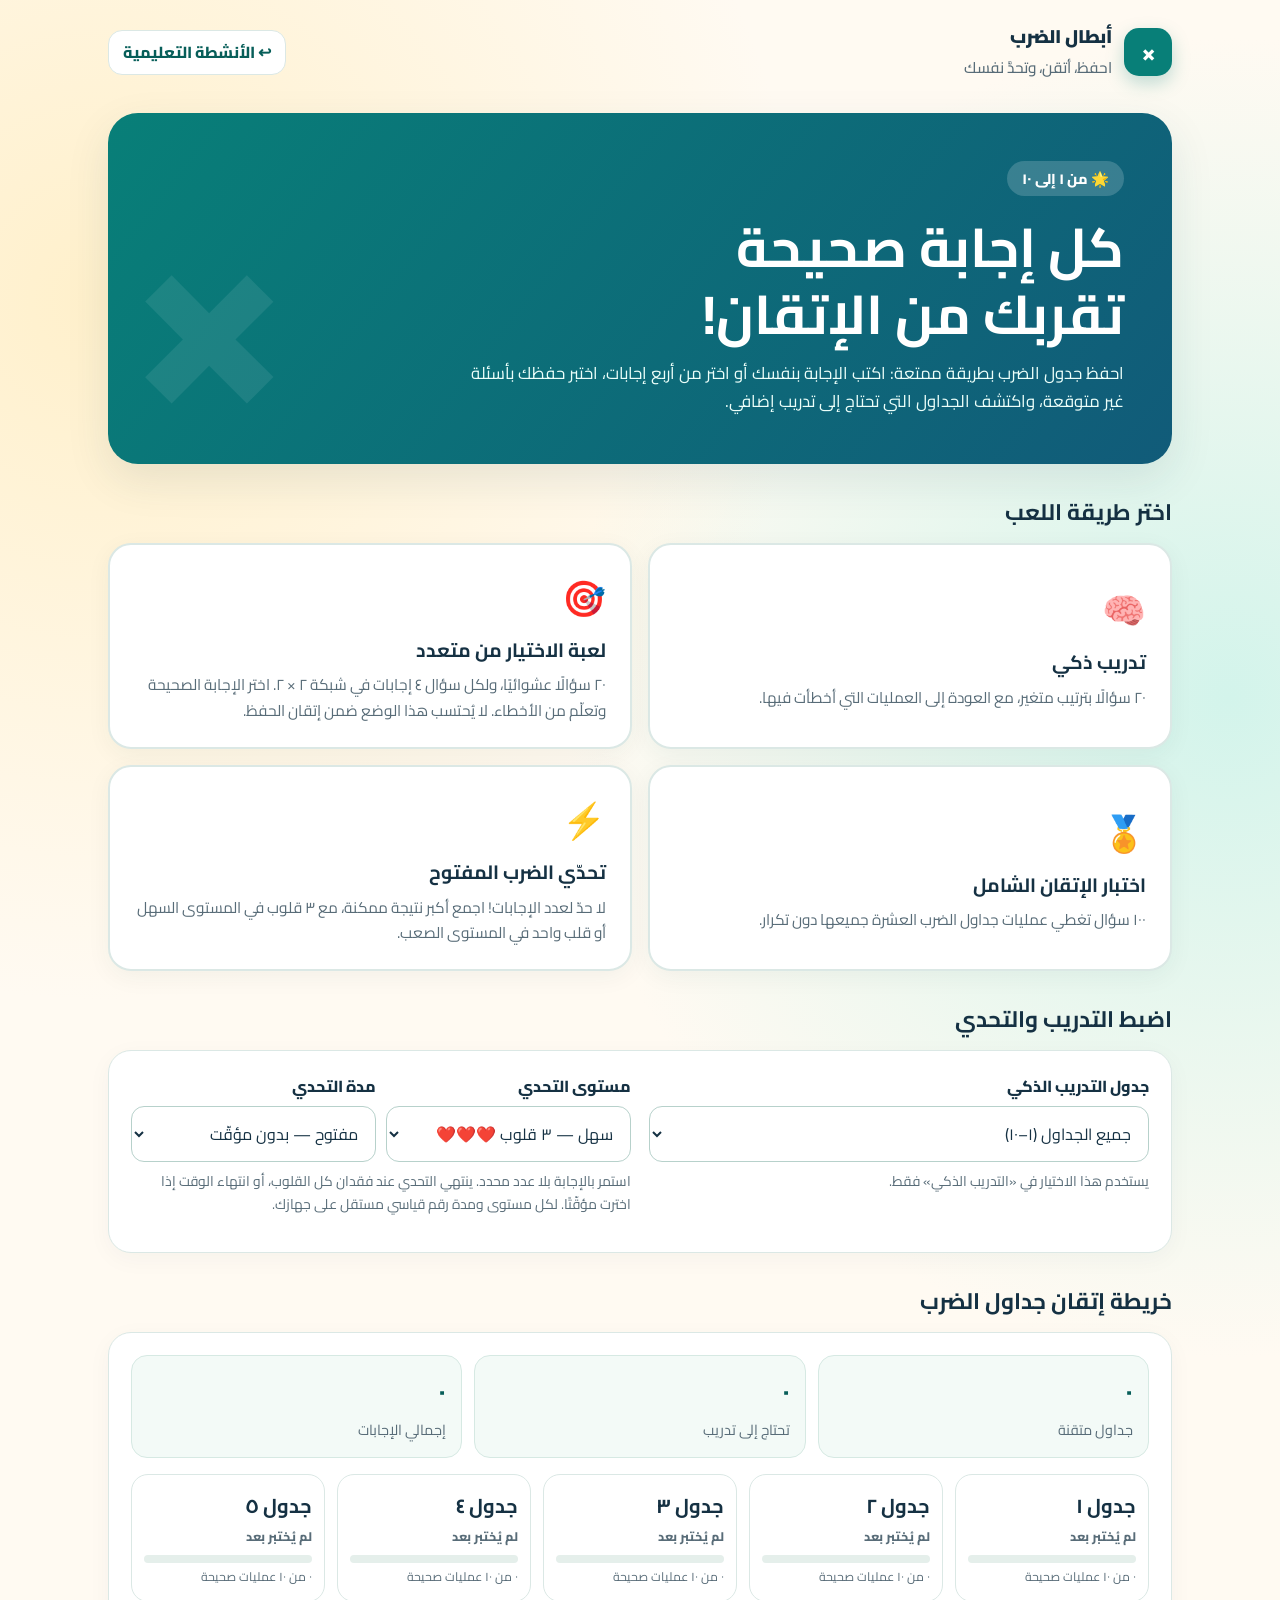
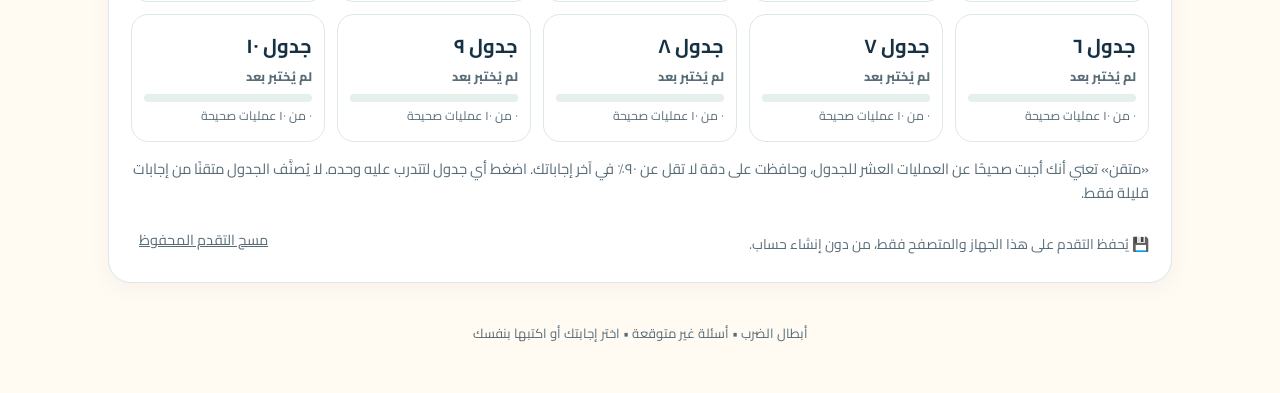
==== commit 64936bce: "Add four-choice multiplication game and correct-answer chime" ====
--- a/multiplication/index.html
+++ b/multiplication/index.html
@@ -14,7 +14,7 @@
 *{box-sizing:border-box}html{scroll-behavior:smooth}body{margin:0;background:radial-gradient(circle at 8% 15%,#fff0cb,transparent 34%),radial-gradient(circle at 96% 35%,#d3f4eb,transparent 37%),var(--cream);color:var(--ink);font-family:"Cairo",Tahoma,Arial,sans-serif;line-height:1.65}
 button,input,select{font:inherit}button{cursor:pointer}button:disabled{cursor:not-allowed;opacity:.6}a{color:var(--sea-dark)}[hidden]{display:none!important}
 .shell{max-width:1100px;margin:auto;padding:22px 18px 48px}.top{display:flex;align-items:center;justify-content:space-between;gap:16px;margin-bottom:30px}.brand{display:flex;align-items:center;gap:12px;font-size:1.15rem;font-weight:900;text-decoration:none;color:var(--ink)}.brand-mark{display:grid;place-items:center;width:48px;height:48px;border-radius:15px;background:var(--sea);color:#fff;font-size:1.5rem;box-shadow:0 7px 18px #087f7840}.back{border:1px solid var(--line);background:#fff;padding:8px 14px;border-radius:14px;text-decoration:none;font-weight:800}
-.hero{background:linear-gradient(128deg,#087f78,#115b79);color:white;border-radius:30px;padding:clamp(26px,5vw,48px);box-shadow:var(--shadow);position:relative;overflow:hidden}.hero:after{content:"×";position:absolute;left:26px;bottom:-70px;color:#ffffff15;font-size:17rem;font-weight:900;pointer-events:none}.eyebrow{display:inline-flex;gap:8px;align-items:center;background:#ffffff2d;padding:6px 15px;border-radius:100px;font-size:.9rem;font-weight:800}.hero h1{font-size:clamp(2rem,5vw,3.4rem);line-height:1.23;margin:18px 0 12px}.hero p{max-width:660px;margin:0;font-size:1.05rem;color:#ecfffa}.section-title{margin:30px 0 12px;font-size:1.4rem}.mode-grid{display:grid;grid-template-columns:repeat(3,minmax(0,1fr));gap:16px}.mode{background:#fff;border:2px solid var(--line);border-radius:23px;padding:24px;text-align:right;box-shadow:0 6px 25px rgba(24,55,64,.05);transition:transform .15s,border-color .15s;min-height:180px;color:var(--ink)}.mode:hover,.mode:focus-visible{transform:translateY(-3px);border-color:var(--sea)}.mode:focus-visible,.btn:focus-visible,.table-tile:focus-visible{outline:3px solid #eaaa32;outline-offset:3px}.mode-emoji{display:block;font-size:2.2rem}.mode strong{font-size:1.2rem;display:block;margin-top:8px}.mode small{font-size:.96rem;display:block;color:var(--muted);margin-top:6px}.panel{background:#fff;border:1px solid var(--line);border-radius:23px;padding:22px;box-shadow:0 6px 25px rgba(24,55,64,.04)}.settings{display:grid;grid-template-columns:1fr 1fr;gap:18px}.settings label{display:block;font-weight:800;margin-bottom:6px}.select{width:100%;border:1.5px solid #b7d1cb;border-radius:13px;background:#fff;padding:11px 13px;color:var(--ink)}.settings-note{color:var(--muted);font-size:.87rem;margin-top:8px}.rows{display:grid;grid-template-columns:repeat(3,minmax(0,1fr));gap:12px}.stat{background:#f3faf7;border:1px solid #d6e9e3;border-radius:16px;padding:15px}.stat b{display:block;font-size:1.7rem;color:var(--sea-dark)}.stat span{font-size:.9rem;color:var(--muted)}.tables{display:grid;grid-template-columns:repeat(5,minmax(0,1fr));gap:12px;margin-top:16px}.table-tile{background:#fff;border:1.5px solid var(--line);border-radius:17px;text-align:right;padding:14px 12px;color:var(--ink)}.table-tile:hover{border-color:var(--sea)}.table-tile b{display:block;font-size:1.25rem}.table-tile small{display:block;font-weight:800;font-size:.78rem;margin-top:5px}.table-tile p{margin:3px 0 0;color:var(--muted);font-size:.77rem}.track{height:8px;border-radius:999px;background:#e5efeb;overflow:hidden;margin:7px 0 4px}.fill{height:100%;background:var(--sea);border-radius:999px}.mastered{color:var(--good)}.needs{color:var(--bad)}.learning{color:#85630a}.unseen{color:var(--muted)}
+.hero{background:linear-gradient(128deg,#087f78,#115b79);color:white;border-radius:30px;padding:clamp(26px,5vw,48px);box-shadow:var(--shadow);position:relative;overflow:hidden}.hero:after{content:"×";position:absolute;left:26px;bottom:-70px;color:#ffffff15;font-size:17rem;font-weight:900;pointer-events:none}.eyebrow{display:inline-flex;gap:8px;align-items:center;background:#ffffff2d;padding:6px 15px;border-radius:100px;font-size:.9rem;font-weight:800}.hero h1{font-size:clamp(2rem,5vw,3.4rem);line-height:1.23;margin:18px 0 12px}.hero p{max-width:660px;margin:0;font-size:1.05rem;color:#ecfffa}.section-title{margin:30px 0 12px;font-size:1.4rem}.mode-grid{display:grid;grid-template-columns:repeat(2,minmax(0,1fr));gap:16px}.mode{background:#fff;border:2px solid var(--line);border-radius:23px;padding:24px;text-align:right;box-shadow:0 6px 25px rgba(24,55,64,.05);transition:transform .15s,border-color .15s;min-height:180px;color:var(--ink)}.mode:hover,.mode:focus-visible{transform:translateY(-3px);border-color:var(--sea)}.mode:focus-visible,.btn:focus-visible,.table-tile:focus-visible{outline:3px solid #eaaa32;outline-offset:3px}.mode-emoji{display:block;font-size:2.2rem}.mode strong{font-size:1.2rem;display:block;margin-top:8px}.mode small{font-size:.96rem;display:block;color:var(--muted);margin-top:6px}.panel{background:#fff;border:1px solid var(--line);border-radius:23px;padding:22px;box-shadow:0 6px 25px rgba(24,55,64,.04)}.settings{display:grid;grid-template-columns:1fr 1fr;gap:18px}.settings label{display:block;font-weight:800;margin-bottom:6px}.select{width:100%;border:1.5px solid #b7d1cb;border-radius:13px;background:#fff;padding:11px 13px;color:var(--ink)}.settings-note{color:var(--muted);font-size:.87rem;margin-top:8px}.rows{display:grid;grid-template-columns:repeat(3,minmax(0,1fr));gap:12px}.stat{background:#f3faf7;border:1px solid #d6e9e3;border-radius:16px;padding:15px}.stat b{display:block;font-size:1.7rem;color:var(--sea-dark)}.stat span{font-size:.9rem;color:var(--muted)}.tables{display:grid;grid-template-columns:repeat(5,minmax(0,1fr));gap:12px;margin-top:16px}.table-tile{background:#fff;border:1.5px solid var(--line);border-radius:17px;text-align:right;padding:14px 12px;color:var(--ink)}.table-tile:hover{border-color:var(--sea)}.table-tile b{display:block;font-size:1.25rem}.table-tile small{display:block;font-weight:800;font-size:.78rem;margin-top:5px}.table-tile p{margin:3px 0 0;color:var(--muted);font-size:.77rem}.track{height:8px;border-radius:999px;background:#e5efeb;overflow:hidden;margin:7px 0 4px}.fill{height:100%;background:var(--sea);border-radius:999px}.mastered{color:var(--good)}.needs{color:var(--bad)}.learning{color:#85630a}.unseen{color:var(--muted)}
 .hint{color:var(--muted);font-size:.92rem;margin:15px 0}.controls{display:flex;align-items:center;justify-content:space-between;gap:15px;flex-wrap:wrap}.btn{border:0;background:var(--sea);color:#fff;border-radius:15px;padding:13px 22px;font-weight:900;box-shadow:0 6px 16px #087f782a}.btn:hover{background:var(--sea-dark)}.btn.secondary{background:#e9f4f0;color:var(--sea-dark);box-shadow:none}.btn.ghost{background:#fff;color:var(--ink);border:1px solid var(--line);box-shadow:none}.btn.small{padding:9px 15px;font-size:.9rem}.quiet{background:none;border:0;color:var(--muted);text-decoration:underline;padding:8px;font-size:.9rem}
 .game{max-width:780px;margin:0 auto}.game-head{display:flex;justify-content:space-between;align-items:center;gap:16px;flex-wrap:wrap;margin-bottom:14px}.chip{display:inline-block;background:#dff5ed;color:var(--sea-dark);border-radius:40px;padding:6px 13px;font-size:.9rem;font-weight:900}.counter{font-weight:850;color:var(--muted)}.timer{background:#fff0d0;border:2px solid #f5c46d;color:#6d4100;padding:8px 18px;border-radius:15px;font-size:1.4rem;font-weight:950;font-variant-numeric:tabular-nums}.timer.danger{background:#ffdfd9;border-color:#ef9f8d;color:#aa2f23}.bar{width:100%;height:12px;border-radius:999px;background:#e8efed;margin:18px 0 24px;overflow:hidden}.bar>div{background:linear-gradient(90deg,#10a38c,#e9af50);height:100%;transition:width .15s}.question-card{background:#fff;border:2px solid #d0e4dd;border-radius:30px;padding:clamp(24px,6vw,55px);box-shadow:var(--shadow);text-align:center}.question-label{font-weight:900;color:var(--sea-dark)}.question{font-size:clamp(3.6rem,11vw,6.3rem);font-weight:950;line-height:1.5;letter-spacing:.02em;direction:ltr;font-variant-numeric:tabular-nums;margin:6px auto 17px}.answer-row{display:flex;justify-content:center;align-items:center;gap:12px;flex-wrap:wrap}.answer{font-size:2.5rem;font-weight:950;text-align:center;width:min(100%,220px);height:80px;border:3px solid #a7cbc1;background:#f8fffc;border-radius:21px;color:var(--ink);direction:ltr}.answer:focus{border-color:var(--sea);outline:3px solid #cef0dc}.answer::placeholder{color:#9caea8}.submit{height:80px;font-size:1.2rem}.feedback{min-height:35px;font-size:1.05rem;font-weight:900;margin:15px 0 0}.feedback.ok{color:var(--good)}.feedback.no{color:var(--bad)}.feedback.info{color:var(--sea-dark)}.game-foot{margin-top:18px;display:flex;align-items:center;justify-content:space-between;gap:12px}.game-tip{color:var(--muted);font-size:.88rem}
 .challenge-meta{display:flex;align-items:center;justify-content:space-between;gap:12px;flex-wrap:wrap;margin:2px 0 6px;padding:6px 10px;background:#fff;border:1px solid var(--line);border-radius:14px}.hearts{direction:ltr;font-size:1.4rem;letter-spacing:.1em;white-space:nowrap}.best-score{font-size:.88rem;color:var(--sea-dark);font-weight:850}
@@ -32,6 +32,20 @@
 @media(max-width:780px){.top{margin-bottom:13px}.game-head{gap:7px}.bar{margin:9px 0 12px}.question-card{padding:16px 13px;border-radius:21px}.question-label{font-size:.9rem}.question{font-size:clamp(2.9rem,11vw,4.2rem);line-height:1.3;margin:2px auto 7px}.answer{width:145px;height:53px;font-size:2rem;border-width:2px;border-radius:14px}.keypad{width:min(100%,259px);gap:6px;margin-top:11px}.keypad .key{min-height:46px;font-size:1.6rem}.keypad .key-submit{font-size:1.8rem}.feedback{min-height:27px;margin:8px 0 0;font-size:.95rem}.game-foot{margin-top:8px}.game-tip{font-size:.76rem}}
 @media(max-width:410px){.question{font-size:3.15rem}.answer{width:145px;height:53px}.keypad{width:min(100%,244px)}.keypad .key{min-height:45px}.game-head .counter{font-size:.84rem}}
 @media(max-width:410px){.challenge-meta{padding:5px 8px;gap:5px}.hearts{font-size:1.18rem;letter-spacing:0}.best-score{font-size:.75rem}}
+
+/* Four-choice mode: accessible two-by-two answer grid */
+.choices-grid{display:grid;grid-template-columns:repeat(2,minmax(0,1fr));gap:12px;max-width:440px;margin:15px auto 3px;direction:rtl}
+.choice-option{min-height:78px;display:flex;align-items:center;justify-content:center;background:#f0f9f5;color:var(--ink);border:2px solid #b8dacf;border-radius:19px;font-family:inherit;font-size:2rem;font-weight:900;line-height:1.25;touch-action:manipulation;-webkit-tap-highlight-color:transparent}
+.choice-option:focus-visible{outline:3px solid #eaaa32;outline-offset:3px}
+.choice-option:hover:not(:disabled){background:#ddf3e9;border-color:var(--sea)}
+.choice-option:active:not(:disabled){transform:scale(.98)}
+.choice-option.is-correct{background:#d9f6e6;border:3px solid #18885d;color:#0c6545}
+.choice-option.is-wrong{background:#ffe6e1;border:3px solid #c45849;color:#973025}
+.choice-option:disabled{opacity:1;cursor:default}
+.sound-toggle{border:1px solid #d7e8e2;border-radius:12px;background:#fff;min-width:44px;min-height:44px;display:inline-flex;align-items:center;justify-content:center;font-size:1.3rem;line-height:1;box-shadow:0 2px 10px #183b4a0b}
+.sound-toggle:focus-visible{outline:3px solid #eaaa32;outline-offset:3px}
+@media(max-width:780px){.choices-grid{max-width:340px;gap:9px;margin-top:9px}.choice-option{min-height:66px;font-size:1.85rem;border-radius:15px}.sound-toggle{min-height:40px;min-width:40px}.game-head{gap:7px}}
+@media(max-width:410px){.choices-grid{gap:8px}.choice-option{min-height:63px;font-size:1.7rem}.game-head .chip{font-size:.79rem;padding:5px 9px}}
 @media(prefers-reduced-motion:reduce){*{transition:none!important;scroll-behavior:auto!important}}
 </style>
 </head>
@@ -40,10 +54,11 @@
 <header class="top"><a href="./" class="brand" aria-label="أبطال الضرب، الصفحة الرئيسية"><span class="brand-mark" aria-hidden="true">×</span><span>أبطال الضرب<br><small style="font-weight:500;color:#586c78">احفظ، أتقن، وتحدَّ نفسك</small></span></a><a href="../" class="back">↩ الأنشطة التعليمية</a></header>
 <main>
 <section id="home">
-<div class="hero"><span class="eyebrow">🌟 من ١ إلى ١٠</span><h1>كل إجابة صحيحة<br>تقربك من الإتقان!</h1><p>احفظ جدول الضرب بطريقة ممتعة: اكتب الإجابة بنفسك، اختبر حفظك بأسئلة غير متوقعة، واكتشف الجداول التي تحتاج إلى تدريب إضافي.</p></div>
+<div class="hero"><span class="eyebrow">🌟 من ١ إلى ١٠</span><h1>كل إجابة صحيحة<br>تقربك من الإتقان!</h1><p>احفظ جدول الضرب بطريقة ممتعة: اكتب الإجابة بنفسك أو اختر من أربع إجابات، اختبر حفظك بأسئلة غير متوقعة، واكتشف الجداول التي تحتاج إلى تدريب إضافي.</p></div>
 <h2 class="section-title">اختر طريقة اللعب</h2>
 <div class="mode-grid">
 <button class="mode" data-mode="practice"><span class="mode-emoji" aria-hidden="true">🧠</span><strong>تدريب ذكي</strong><small>٢٠ سؤالًا بترتيب متغير، مع العودة إلى العمليات التي أخطأت فيها.</small></button>
+<button class="mode" data-mode="choices"><span class="mode-emoji" aria-hidden="true">🎯</span><strong>لعبة الاختيار من متعدد</strong><small>٢٠ سؤالًا عشوائيًا، ولكل سؤال ٤ إجابات في شبكة ٢ × ٢. اختر الإجابة الصحيحة وتعلّم من الأخطاء. لا يُحتسب هذا الوضع ضمن إتقان الحفظ.</small></button>
 <button class="mode" data-mode="assessment"><span class="mode-emoji" aria-hidden="true">🏅</span><strong>اختبار الإتقان الشامل</strong><small>١٠٠ سؤال تغطي عمليات جداول الضرب العشرة جميعها دون تكرار.</small></button>
 <button class="mode" data-mode="challenge"><span class="mode-emoji" aria-hidden="true">⚡</span><strong>تحدّي الضرب المفتوح</strong><small>لا حدّ لعدد الإجابات! اجمع أكبر نتيجة ممكنة، مع ٣ قلوب في المستوى السهل أو قلب واحد في المستوى الصعب.</small></button>
 </div>
@@ -61,7 +76,7 @@
 </div>
 </section>
 <section id="play" class="game" hidden>
-<div class="game-head"><span id="modeLabel" class="chip">تدريب</span><span id="progressText" class="counter"></span><span id="timer" class="timer" hidden>٦٠</span></div>
+<div class="game-head"><span id="modeLabel" class="chip">تدريب</span><span id="progressText" class="counter"></span><button id="soundToggle" class="sound-toggle" type="button" aria-pressed="true" aria-label="إيقاف صوت الإجابة الصحيحة" title="تشغيل أو إيقاف الصوت">🔊</button><span id="timer" class="timer" hidden>٦٠</span></div>
 <div id="challengeMeta" class="challenge-meta" hidden><span id="hearts" class="hearts" aria-label="القلوب المتبقية" aria-live="polite">❤️❤️❤️</span><span id="challengeBest" class="best-score">أفضل نتيجة على جهازك: ٠</span></div>
 <div class="bar" role="progressbar" aria-label="التقدم في النشاط" aria-valuemin="0" aria-valuemax="100" aria-valuenow="0" id="progressBar"><div id="progressFill" style="width:0%"></div></div>
 <div class="question-card">
@@ -80,6 +95,7 @@
 <button type="button" class="key" data-digit="0" aria-label="صفر">٠</button>
 <button id="submit" class="key key-submit" type="submit" aria-label="تأكيد الإجابة">✓</button>
 </div></form>
+<div id="choicesGrid" class="choices-grid" role="group" aria-label="اختر إجابة واحدة من أربع إجابات" hidden></div>
 <p id="feedback" class="feedback" aria-live="polite"></p>
 </div>
 <div class="game-foot"><span class="game-tip">أدخل الناتج من لوحة الأرقام العربية، ثم اضغط ✓.</span><button id="stop" class="quiet" type="button">إنهاء النشاط</button></div>
@@ -93,7 +109,7 @@
 </div>
 </section>
 </main>
-<footer class="footer">أبطال الضرب • تعلّم بثقة وبدون ترتيب متوقع للأسئلة • جميع الإجابات تُكتب يدويًا</footer>
+<footer class="footer">أبطال الضرب • أسئلة غير متوقعة • اختر إجابتك أو اكتبها بنفسك</footer>
 </div>
 <script>
 (function(){
@@ -103,7 +119,40 @@
 const digits=n=>String(n).replace(/[0-9]/g,d=>String.fromCharCode(0x0660+Number(d)));
 const arabicToEnglish=v=>String(v).replace(/[٠-٩]/g,c=>String(c.charCodeAt(0)-0x0660)).replace(/[۰-۹]/g,c=>String(c.charCodeAt(0)-0x06F0));
 const random=n=>Math.floor(Math.random()*n);
-const fresh=()=>({tables:{},attempts:0,sessions:0,challengeBests:{}});
+const SOUND_KEY="multiplication-correct-sound-v1";
+let soundEnabled=true;
+try{soundEnabled=localStorage.getItem(SOUND_KEY)!=="off"}catch(e){}
+let audioContext=null;
+function updateSoundButton(){
+ const button=$("soundToggle");
+ button.textContent=soundEnabled?"🔊":"🔇";
+ button.setAttribute("aria-pressed",String(soundEnabled));
+ button.setAttribute("aria-label",soundEnabled?"إيقاف صوت الإجابة الصحيحة":"تشغيل صوت الإجابة الصحيحة");
+ button.title=soundEnabled?"إيقاف الصوت":"تشغيل الصوت";
+}
+function playCorrectSound(){
+ if(!soundEnabled)return;
+ try{
+  const AudioContextType=window.AudioContext||window.webkitAudioContext;
+  if(!AudioContextType)return;
+  if(!audioContext)audioContext=new AudioContextType();
+  if(audioContext.state==="suspended")audioContext.resume().catch(()=>{});
+  const now=audioContext.currentTime;
+  [{freq:523.25,delay:0},{freq:659.25,delay:.11}].forEach(note=>{
+   const osc=audioContext.createOscillator();
+   const gain=audioContext.createGain();
+   const start=now+note.delay;
+   osc.type="sine";
+   osc.frequency.setValueAtTime(note.freq,start);
+   gain.gain.setValueAtTime(.0001,start);
+   gain.gain.exponentialRampToValueAtTime(.055,start+.018);
+   gain.gain.exponentialRampToValueAtTime(.0001,start+.23);
+   osc.connect(gain);gain.connect(audioContext.destination);
+   osc.start(start);osc.stop(start+.24);
+  });
+ }catch(e){/* If audio is unsupported, the game still works. */}
+}
+const fresh=()=>({tables:{},attempts:0,sessions:0,challengeBests:{},choiceAttempts:0});
 let data;try{data=JSON.parse(localStorage.getItem(KEY))||fresh();if(!data.tables||typeof data.attempts!=="number")data=fresh()}catch(e){data=fresh()}
 if(!data.challengeBests||typeof data.challengeBests!=="object")data.challengeBests={};
 const bestKey=(difficulty,seconds)=>difficulty+"-"+seconds;
@@ -119,6 +168,43 @@
 }
 const labels={unseen:"لم يُختبر بعد",learning:"قيد التقدم",needs:"يحتاج تدريبًا",mastered:"متقن ✓"};
 function allCards(){const out=[];for(let a=1;a<=10;a++)for(let b=1;b<=10;b++)out.push({a,b});return out}
+function shuffleOptions(values){
+ const result=values.slice();
+ for(let i=result.length-1;i>0;i--){const j=random(i+1);[result[i],result[j]]=[result[j],result[i]]}
+ return result;
+}
+function makeChoices(a,b){
+ const correct=a*b;
+ const candidates=[
+  a*(b+1),a*(b-1),(a+1)*b,(a-1)*b,
+  correct+a,correct-a,correct+b,correct-b,
+  correct+1,correct-1,correct+2,correct-2,
+  correct+5,correct-5,correct+10,correct-10
+ ];
+ const distractors=[...new Set(candidates.filter(n=>Number.isInteger(n)&&n>=1&&n<=100&&n!==correct))];
+ const shuffled=shuffleOptions(distractors);
+ const choices=[correct,...shuffled.slice(0,3)];
+ for(let n=1;choices.length<4&&n<=100;n++)if(!choices.includes(n))choices.push(n);
+ return shuffleOptions(choices);
+}
+function renderChoices(a,b){
+ const grid=$("choicesGrid");
+ grid.replaceChildren();
+ for(const value of makeChoices(a,b)){
+  const button=document.createElement("button");
+  button.type="button";button.className="choice-option";
+  button.dataset.value=String(value);
+  button.textContent=digits(value);
+  button.setAttribute("aria-label","الإجابة "+digits(value));
+  button.addEventListener("click",()=>{
+   const s=session;
+   if(!s||s.done||s.busy||s.mode!=="choices")return;
+   $("answer").value=digits(value);
+   answer({preventDefault(){}});
+  });
+  grid.appendChild(button);
+ }
+}
 function shuffleDeck(cards){
  const pool=cards.slice();const deck=[];let prev=null;
  while(pool.length){
@@ -174,8 +260,10 @@
  const seconds=Number($("challengeSeconds").value);
  const difficulty=$("challengeLevel").value==="hard"?"hard":"easy";
  const maxHearts=difficulty==="hard"?1:3;
- session={mode,table:lastTable,answered:0,correct:0,errors:[],recent:[],previous:null,reviews:[],deck:mode==="assessment"||mode==="challenge"?shuffleDeck(allCards()):[],limit:mode==="assessment"?100:20,seconds,difficulty,maxHearts,heartsLeft:maxHearts,started:Date.now(),end:seconds?Date.now()+seconds*1000:null,timerId:null,busy:false,done:false,question:null};
- $("modeLabel").textContent=mode==="assessment"?"🏅 اختبار الإتقان":mode==="challenge"?(difficulty==="hard"?"⚡ تحدي القلب الواحد":"⚡ تحدي ٣ قلوب"):"🧠 تدريب ذكي";
+ session={mode,table:lastTable,answered:0,correct:0,errors:[],recent:[],previous:null,reviews:[],deck:mode==="assessment"||mode==="challenge"||mode==="choices"?shuffleDeck(allCards()):[],limit:mode==="assessment"?100:20,seconds,difficulty,maxHearts,heartsLeft:maxHearts,started:Date.now(),end:seconds?Date.now()+seconds*1000:null,timerId:null,busy:false,done:false,question:null};
+ $("modeLabel").textContent=mode==="assessment"?"🏅 اختبار الإتقان":mode==="challenge"?(difficulty==="hard"?"⚡ تحدي القلب الواحد":"⚡ تحدي ٣ قلوب"):mode==="choices"?"🎯 اختيار من متعدد":"🧠 تدريب ذكي";
+ $("answerForm").hidden=mode==="choices";
+ $("choicesGrid").hidden=mode!=="choices";
  $("timer").hidden=mode!=="challenge"||!seconds;
  $("timer").classList.remove("danger");
  $("challengeMeta").hidden=mode!=="challenge";
@@ -222,8 +310,12 @@
  document.querySelectorAll(".keypad .key").forEach(key=>key.disabled=false);
  $("question").textContent=digits(q.a)+" × "+digits(q.b)+" = ؟";
  $("answer").value="";$("answer").disabled=false;$("feedback").textContent="";$("feedback").className="feedback";
+ if(s.mode==="choices")renderChoices(q.a,q.b);
  updateHud();if(s.mode==="challenge"&&s.seconds)tick();
- try{$("answer").focus({preventScroll:true})}catch(e){$("answer").focus()}
+ if(s.mode==="choices"){
+  const first=$("choicesGrid").querySelector("button");
+  if(first)try{first.focus({preventScroll:true})}catch(e){first.focus()}
+ }else{try{$("answer").focus({preventScroll:true})}catch(e){$("answer").focus()}}
 }
 function answer(e){
  e.preventDefault();const s=session;if(!s||s.done||s.busy)return;
@@ -231,9 +323,29 @@
  const raw=arabicToEnglish($("answer").value.trim());if(!/^\d{1,3}$/.test(raw)){$("feedback").textContent="اكتب الناتج بالأرقام أولًا ✏️";$("feedback").className="feedback info";return}
  const q=s.question,got=Number(raw),expected=q.a*q.b,ok=got===expected;
  const ms=Math.round(performance.now()-s.startedQuestion);const rec={b:q.b,ok,ms,at:Date.now()};
- const h=history(q.a);h.push(rec);if(h.length>60)h.splice(0,h.length-60);data.attempts++;persist();
+ if(s.mode==="choices"){data.choiceAttempts=(data.choiceAttempts||0)+1}
+ else{
+  const h=history(q.a);h.push(rec);if(h.length>60)h.splice(0,h.length-60);
+  data.attempts++;
+ }
+ persist();
  s.answered++;if(ok)s.correct++;else{s.errors.push({a:q.a,b:q.b,got,expected});if(s.mode==="practice"){const due=s.answered+3+random(4);s.reviews.push({a:q.a,b:q.b,due})}}
+ if(ok)playCorrectSound();
  s.previous=q;s.recent.push(q);if(s.recent.length>4)s.recent.shift();
+ if(s.mode==="choices"){
+  s.busy=true;
+  document.querySelectorAll("#choicesGrid .choice-option").forEach(button=>{
+   button.disabled=true;
+   const option=Number(button.dataset.value);
+   if(option===expected)button.classList.add("is-correct");
+   else if(option===got)button.classList.add("is-wrong");
+  });
+  $("feedback").textContent=ok?"إجابة صحيحة! أحسنت 🌟":"الإجابة الصحيحة هي "+digits(expected)+".";
+  $("feedback").className="feedback "+(ok?"ok":"no");
+  updateHud();
+  setTimeout(()=>{if(session===s&&!s.done)nextQuestion()},ok?650:1300);
+  return;
+ }
  if(s.mode==="challenge"){
   if(ok){nextQuestion();return}
   s.heartsLeft--;
@@ -268,7 +380,7 @@
   const best=Math.max(previousBest,s.correct);
   $("resultSubtitle").textContent="المستوى "+level+" • "+duration+" • أجبت عن "+digits(s.correct)+" عملية بشكل صحيح من أصل "+digits(s.answered)+" محاولة. "+(newBest?"🏆 رقم قياسي شخصي جديد! ":"")+"أفضل نتيجة على جهازك: "+digits(reason==="exit"?previousBest:best)+".";
  }else{
-  $("resultSubtitle").textContent=s.mode==="assessment"?"تغطية شاملة لجداول الضرب من ١ إلى ١٠.":"الأخطاء تساعدنا على تحديد العمليات التي تحتاج إلى إعادة التدريب.";
+  $("resultSubtitle").textContent=s.mode==="assessment"?"تغطية شاملة لجداول الضرب من ١ إلى ١٠.":s.mode==="choices"?"لعبة الاختيار من متعدد: ٢٠ سؤالًا عشوائيًا. نتائج هذا الوضع لا تغيّر تقييم حفظ جداول الضرب.":"الأخطاء تساعدنا على تحديد العمليات التي تحتاج إلى إعادة التدريب.";
  }
  $("resultCorrect").textContent=digits(s.correct)+" / "+digits(s.answered);
  $("resultAccuracy").textContent=digits(s.answered?Math.round(s.correct/s.answered*100):0)+"٪";
@@ -306,12 +418,18 @@
 $("backspace").addEventListener("click",eraseAnswerDigit);
 // Support a physical keyboard while never opening the Android system keyboard.
 document.addEventListener("keydown",e=>{
- if(!session||session.done||$("play").hidden||e.ctrlKey||e.altKey||e.metaKey||e.isComposing)return;
+ if(!session||session.done||session.mode==="choices"||$("play").hidden||e.ctrlKey||e.altKey||e.metaKey||e.isComposing)return;
  if(/^[0-9٠-٩۰-۹]$/.test(e.key)){e.preventDefault();changeAnswerDigit(arabicToEnglish(e.key));}
  else if(e.key==="Backspace"&&e.target!==$("stop")){e.preventDefault();eraseAnswerDigit();}
  else if(e.key==="Enter"&&e.target===answerField){e.preventDefault();$("answerForm").requestSubmit();}
 });
 $("answerForm").addEventListener("submit",answer);
+$("soundToggle").addEventListener("click",()=>{
+ soundEnabled=!soundEnabled;
+ try{localStorage.setItem(SOUND_KEY,soundEnabled?"on":"off")}catch(e){}
+ updateSoundButton();
+});
+updateSoundButton();
 document.querySelectorAll("[data-mode]").forEach(b=>b.addEventListener("click",()=>start(b.dataset.mode)));
 $("stop").addEventListener("click",()=>{if(!session)return;if(confirm("هل تريد إنهاء النشاط وعرض نتيجتك الحالية؟"))finish("exit")});
 $("again").addEventListener("click",()=>start(lastMode,lastTable));
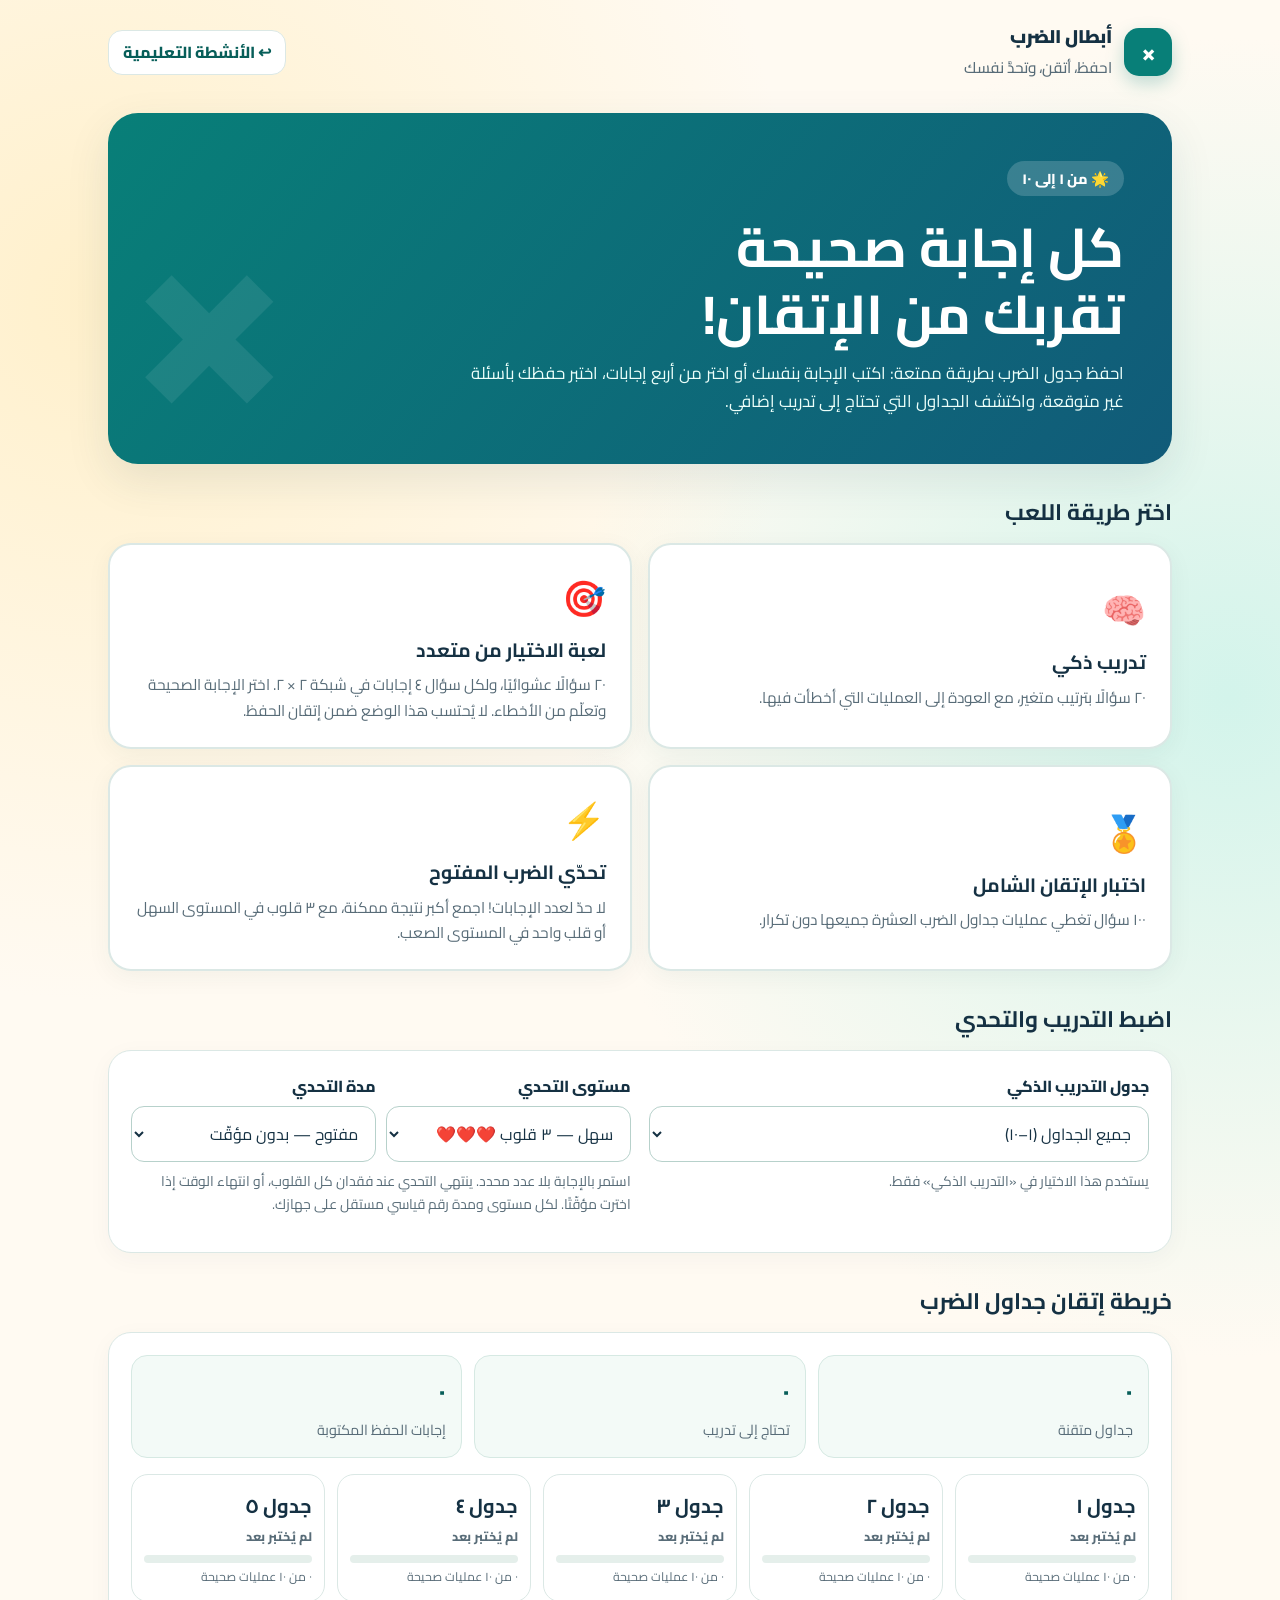
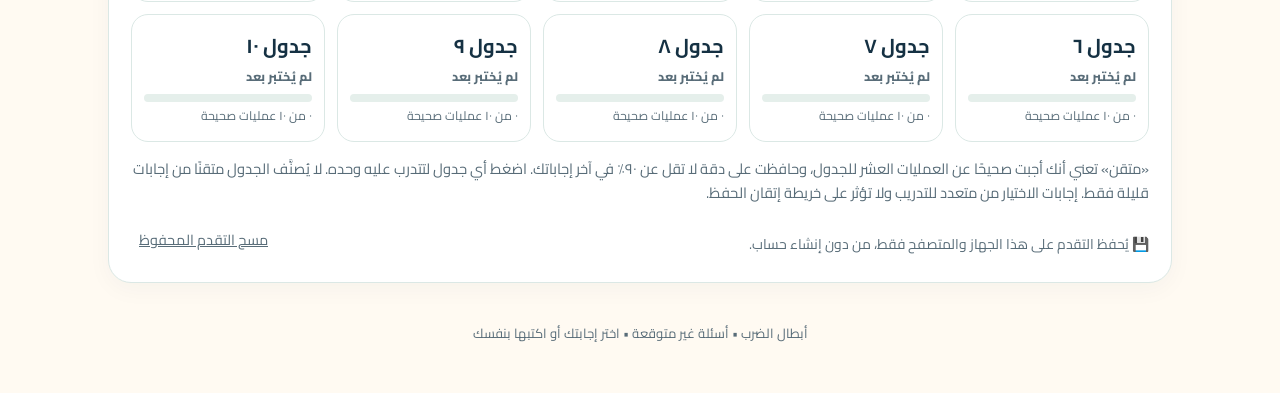
==== commit 139f7e30: "Clarify that multiple-choice practice does not affect typing mastery" ====
--- a/multiplication/index.html
+++ b/multiplication/index.html
@@ -69,9 +69,9 @@
 </div>
 <h2 class="section-title">خريطة إتقان جداول الضرب</h2>
 <div class="panel">
-<div class="rows"><div class="stat"><b id="masterCount">٠</b><span>جداول متقنة</span></div><div class="stat"><b id="practiceCount">٠</b><span>تحتاج إلى تدريب</span></div><div class="stat"><b id="attemptCount">٠</b><span>إجمالي الإجابات</span></div></div>
+<div class="rows"><div class="stat"><b id="masterCount">٠</b><span>جداول متقنة</span></div><div class="stat"><b id="practiceCount">٠</b><span>تحتاج إلى تدريب</span></div><div class="stat"><b id="attemptCount">٠</b><span>إجابات الحفظ المكتوبة</span></div></div>
 <div id="tableGrid" class="tables" aria-label="التقدم في كل جدول"></div>
-<p class="hint">«متقن» تعني أنك أجبت صحيحًا عن العمليات العشر للجدول، وحافظت على دقة لا تقل عن ٩٠٪ في آخر إجاباتك. اضغط أي جدول لتتدرب عليه وحده. لا يُصنَّف الجدول متقنًا من إجابات قليلة فقط.</p>
+<p class="hint">«متقن» تعني أنك أجبت صحيحًا عن العمليات العشر للجدول، وحافظت على دقة لا تقل عن ٩٠٪ في آخر إجاباتك. اضغط أي جدول لتتدرب عليه وحده. لا يُصنَّف الجدول متقنًا من إجابات قليلة فقط. إجابات الاختيار من متعدد للتدريب ولا تؤثر على خريطة إتقان الحفظ.</p>
 <div class="controls"><span class="settings-note">💾 يُحفظ التقدم على هذا الجهاز والمتصفح فقط، من دون إنشاء حساب.</span><button id="reset" class="quiet" type="button">مسح التقدم المحفوظ</button></div>
 </div>
 </section>
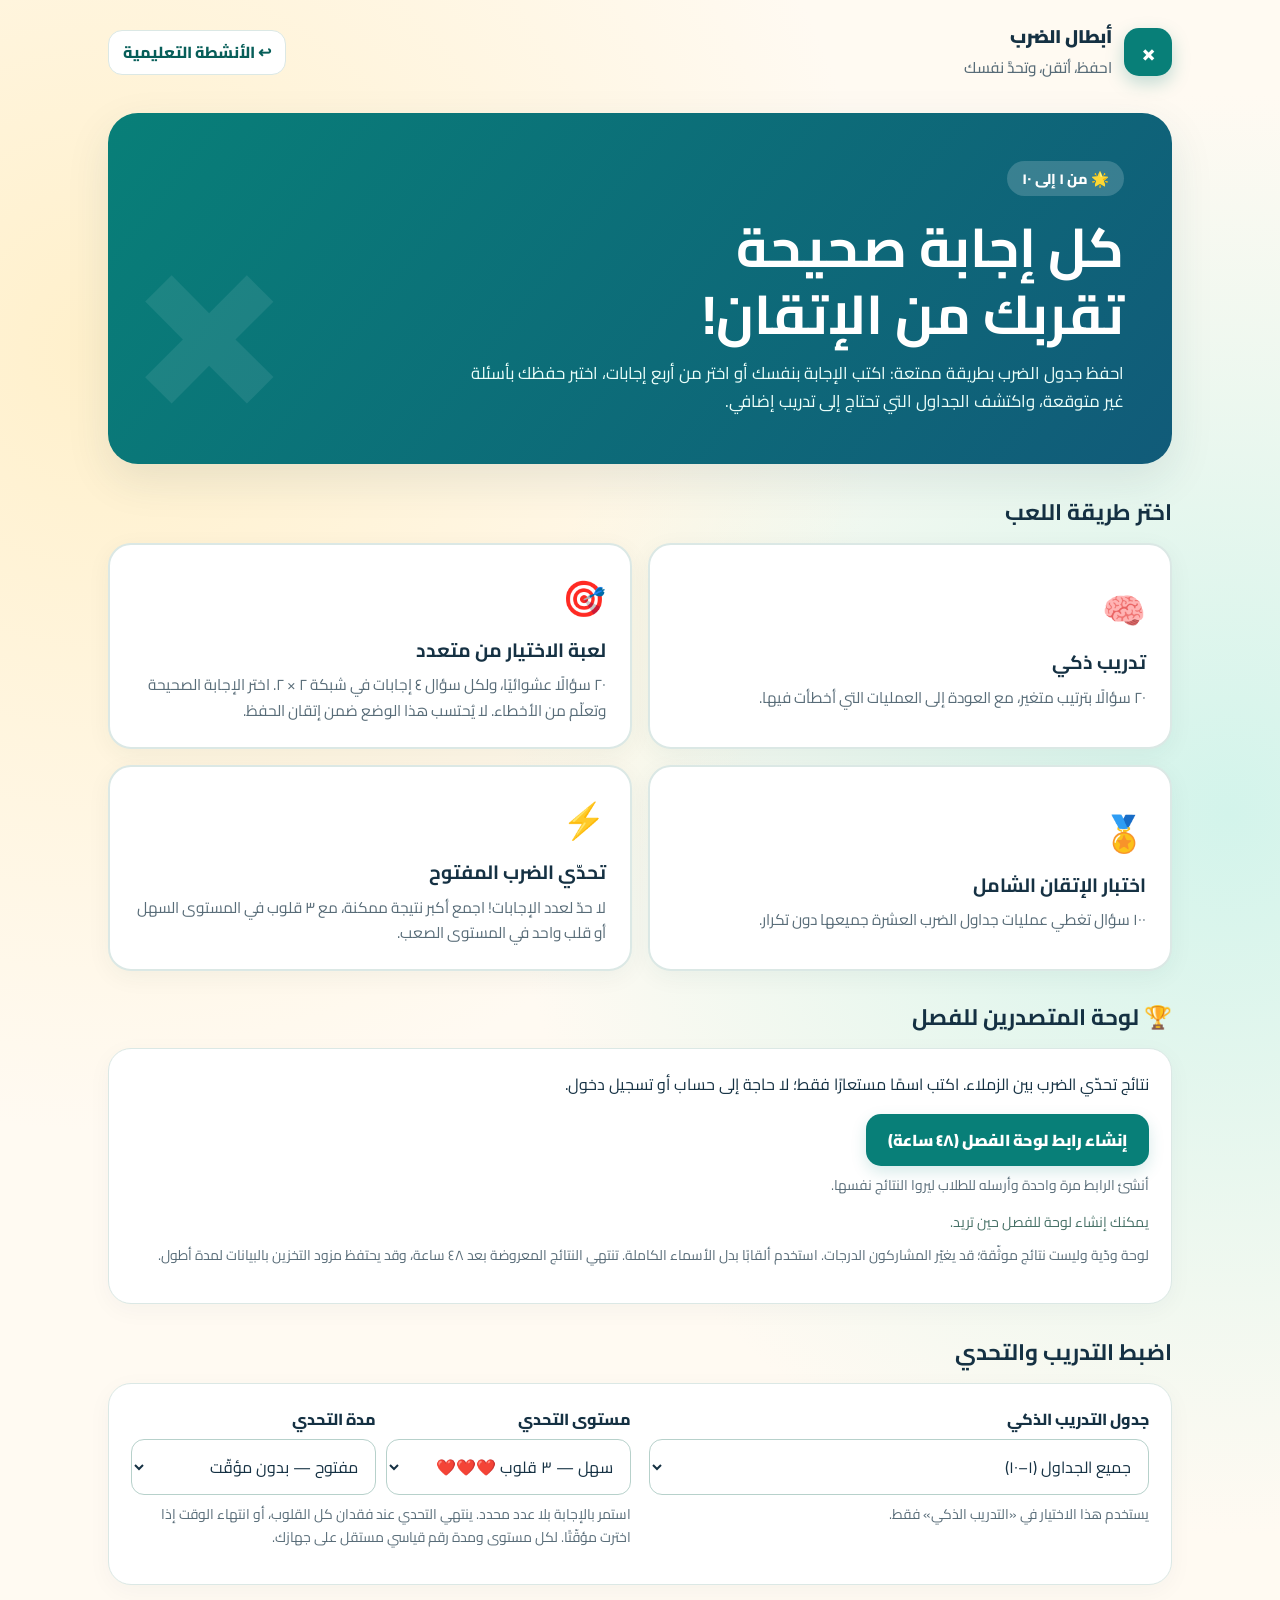
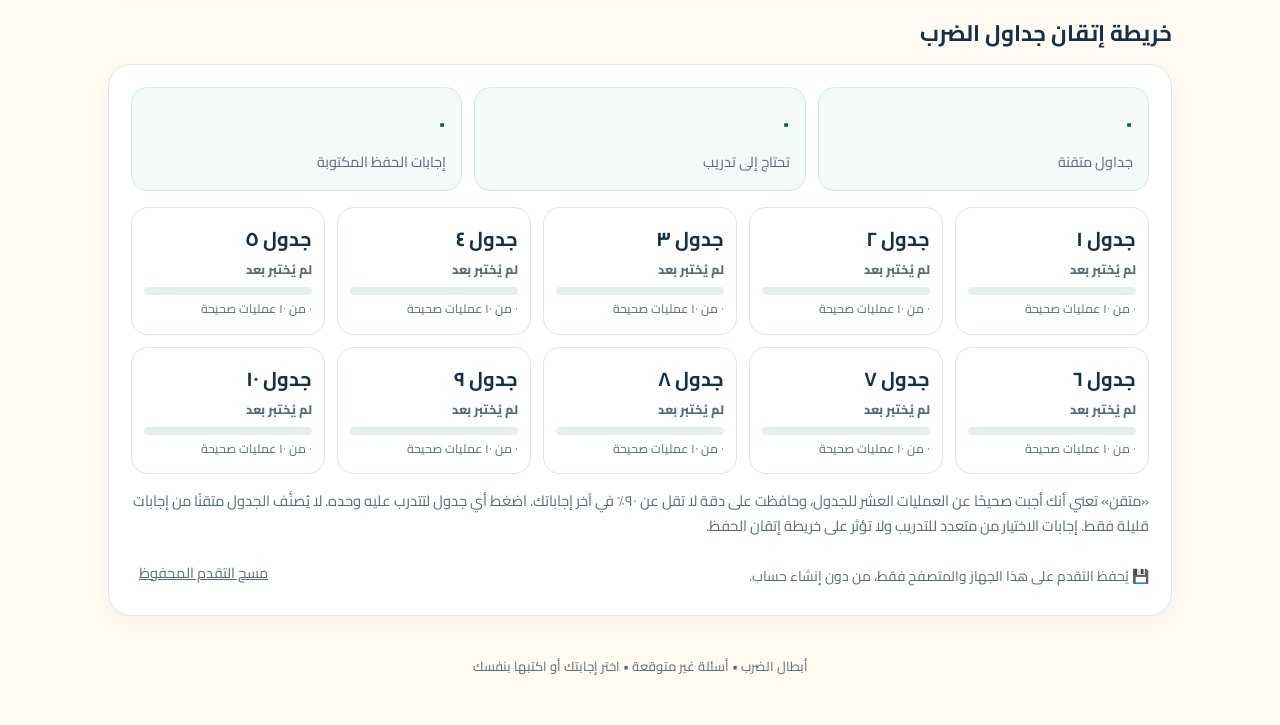
==== commit da12b24e: "Integrate public classroom leaderboard with challenge results" ====
--- a/multiplication/index.html
+++ b/multiplication/index.html
@@ -48,6 +48,7 @@
 @media(max-width:410px){.choices-grid{gap:8px}.choice-option{min-height:63px;font-size:1.7rem}.game-head .chip{font-size:.79rem;padding:5px 9px}}
 @media(prefers-reduced-motion:reduce){*{transition:none!important;scroll-behavior:auto!important}}
 </style>
+<link rel="stylesheet" href="./leaderboard.css">
 </head>
 <body>
 <div class="shell">
@@ -390,6 +391,8 @@
  for(const x of wrong){const li=document.createElement("li");li.textContent=digits(x.a)+" × "+digits(x.b)+" = "+digits(x.expected)+" (كانت "+digits(x.got)+")";list.appendChild(li)}
  misses.hidden=!wrong.length;
  lastMode=s.mode;lastTable=s.table;
+ // Offer public publishing only after a challenge ends; game remains functional offline.
+ try{if(window.MasteryLeaderboard && typeof window.MasteryLeaderboard.offer==="function")window.MasteryLeaderboard.offer(s)}catch(e){}
 }
 const answerField=$("answer");
 answerField.addEventListener("input",()=>{
@@ -439,5 +442,6 @@
 dashboard();
 })();
 </script>
+<script src="./leaderboard.js"></script>
 </body>
 </html>
--- a/multiplication/leaderboard.css
+++ b/multiplication/leaderboard.css
@@ -0,0 +1,32 @@
+/* 48-hour classroom leaderboard, consistent with Cairo and the game styles */
+.lb-section{margin:23px 0 8px}
+.lb-section>.section-title{margin:28px 0 12px}
+.lb-panel{background:#fff}
+.lb-panel>p:first-child{margin-top:0}
+.lb-panel .settings-note{line-height:1.65}
+.lb-share{display:flex;gap:9px;align-items:stretch;flex-wrap:wrap;margin:11px 0}
+.lb-share .select{flex:1 1 200px;min-width:0}
+.lb-share .btn{flex:0 0 auto}
+.lb-controls{display:flex;gap:12px;align-items:center;flex-wrap:wrap;margin:15px 0}
+.lb-controls label{font-weight:800}
+.lb-controls .select{flex:1 1 180px;max-width:300px}
+.lb-message{min-height:20px;font-size:.88rem;color:#477167;margin:10px 0}
+.lb-error{color:#b74636}
+.lb-table{width:100%;border-collapse:collapse;text-align:right}
+.lb-table th{font-size:.8rem;font-weight:850;color:#5f727a;background:#f2f8f5}
+.lb-table th,.lb-table td{padding:9px 7px;border-bottom:1px solid #e4eee9}
+.lb-table tr:last-child td{border-bottom:none}
+.lb-table td{font-weight:800;font-size:.96rem}
+.lb-table td:first-child{width:65px}
+.lb-table td:nth-child(3),.lb-table td:nth-child(4){white-space:nowrap}
+.lb-result{margin-top:18px}
+.lb-result h3{margin:0 0 4px;font-size:1.2rem}
+.lb-result .settings-note{margin:4px 0 8px}
+@media(max-width:540px){
+ .lb-panel{padding:16px}
+ .lb-table th{font-size:.72rem}
+ .lb-table td{font-size:.89rem}
+ .lb-table th,.lb-table td{padding:8px 5px}
+ .lb-controls .select{max-width:none}
+ .lb-share .btn{padding:10px 14px}
+}
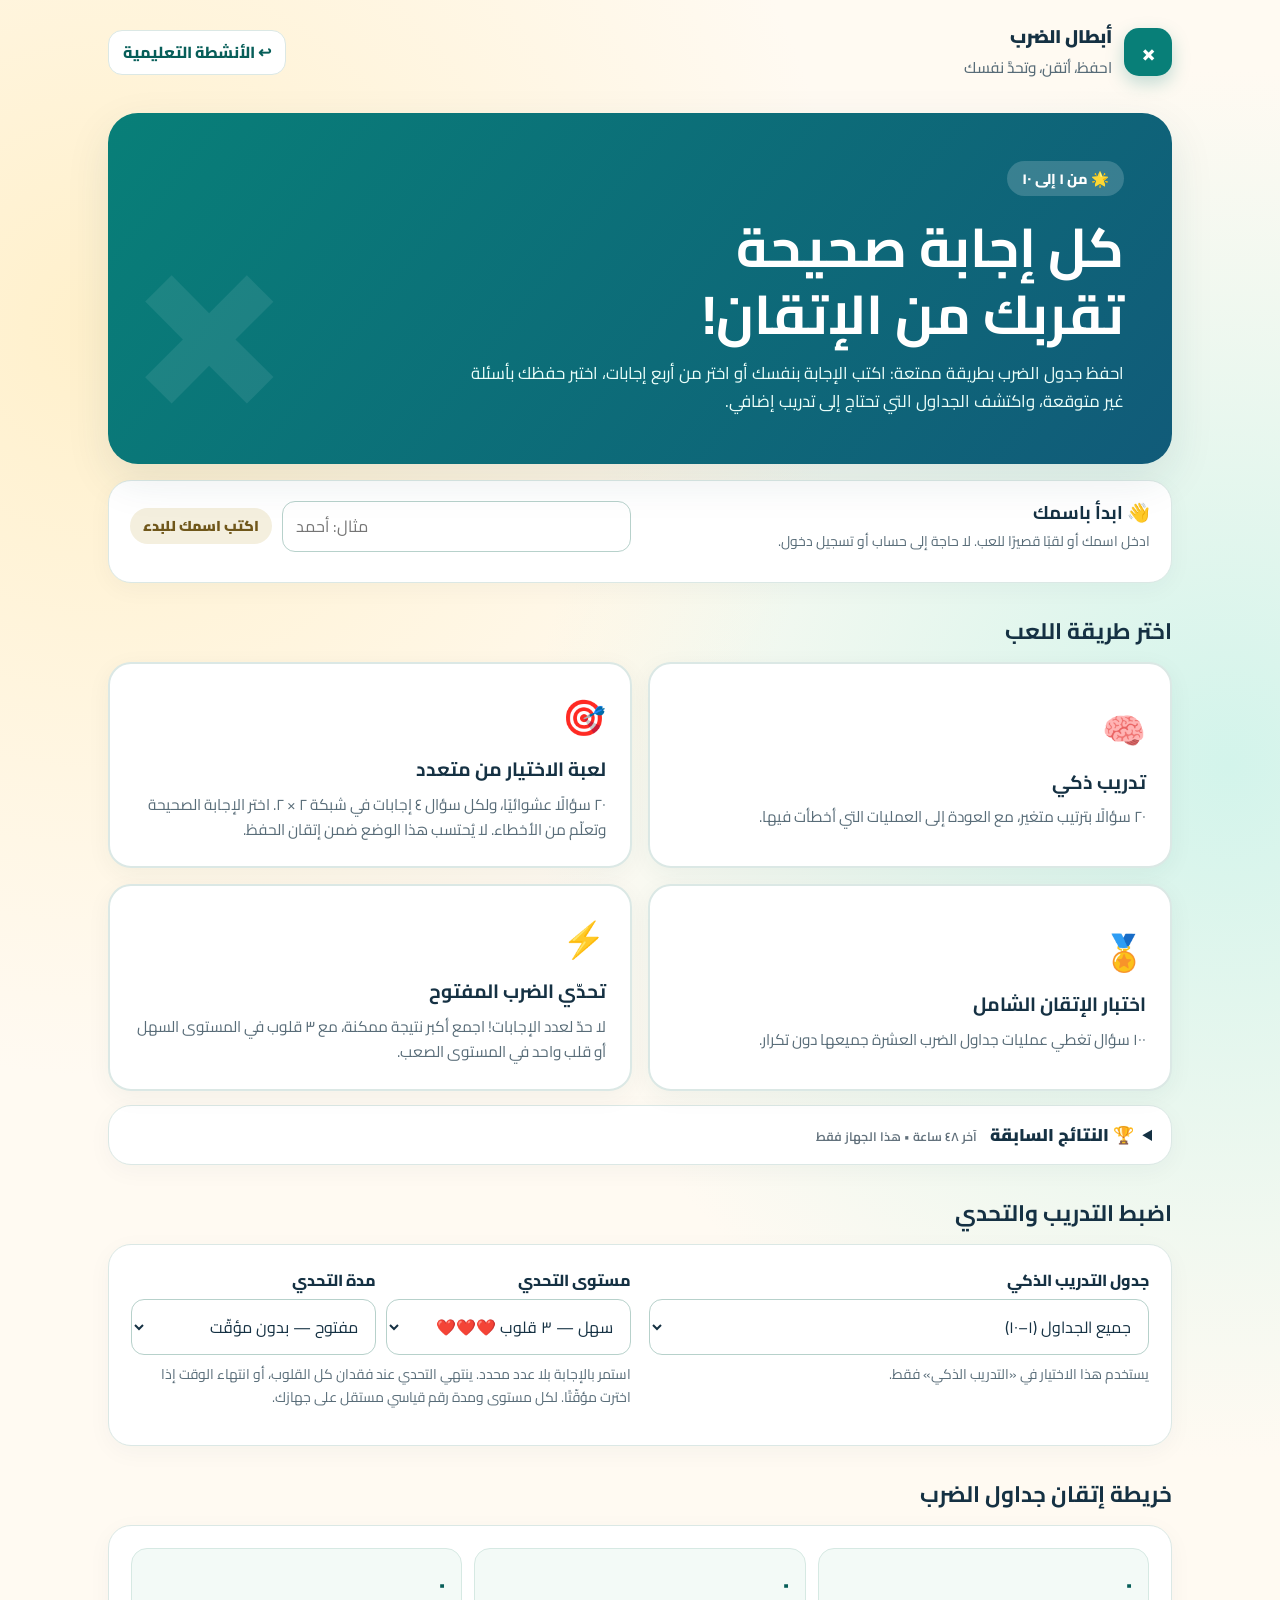
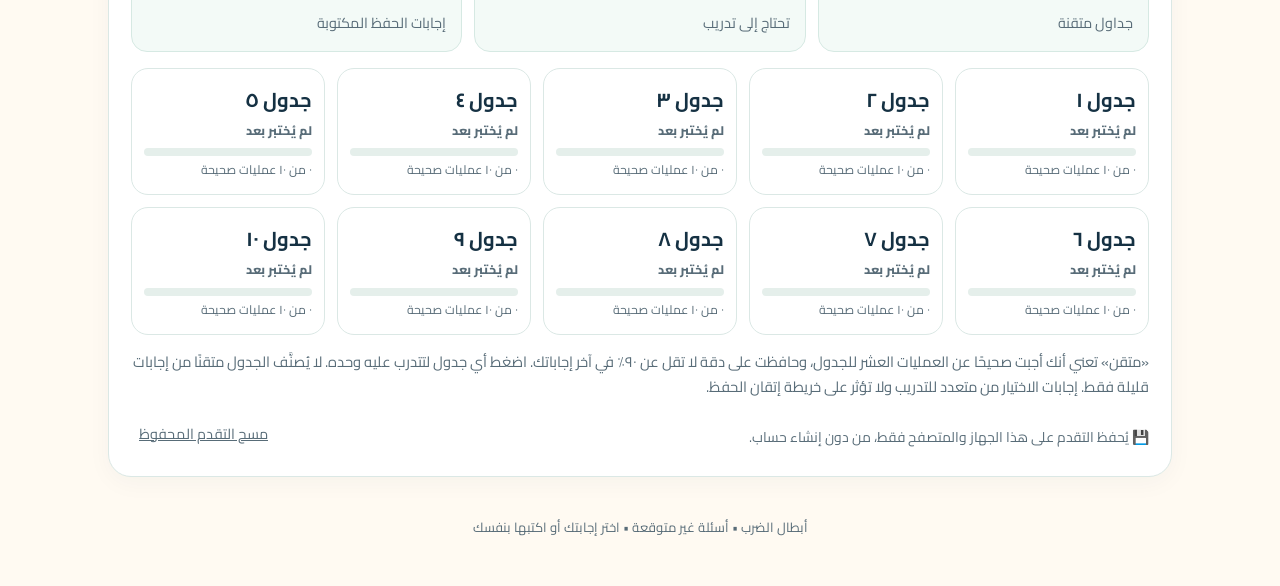
==== commit 6557da5a: "Require nickname before gameplay, keep per-student mastery, refresh one-link leaderboard UI" ====
--- a/multiplication/index.html
+++ b/multiplication/index.html
@@ -48,7 +48,7 @@
 @media(max-width:410px){.choices-grid{gap:8px}.choice-option{min-height:63px;font-size:1.7rem}.game-head .chip{font-size:.79rem;padding:5px 9px}}
 @media(prefers-reduced-motion:reduce){*{transition:none!important;scroll-behavior:auto!important}}
 </style>
-<link rel="stylesheet" href="./leaderboard.css">
+<link rel="stylesheet" href="./leaderboard.css?v=3">
 </head>
 <body>
 <div class="shell">
@@ -115,7 +115,7 @@
 <script>
 (function(){
 "use strict";
-const KEY="multiplication-mastery-v1";
+let KEY="multiplication-mastery-v1";
 const $=id=>document.getElementById(id);
 const digits=n=>String(n).replace(/[0-9]/g,d=>String.fromCharCode(0x0660+Number(d)));
 const arabicToEnglish=v=>String(v).replace(/[٠-٩]/g,c=>String(c.charCodeAt(0)-0x0660)).replace(/[۰-۹]/g,c=>String(c.charCodeAt(0)-0x06F0));
@@ -257,6 +257,7 @@
  return {a:choice.a,b:choice.b};
 }
 function start(mode,overrideTable){
+ if(window.MasteryLeaderboard && typeof window.MasteryLeaderboard.readyToPlay==="function" && !window.MasteryLeaderboard.readyToPlay())return;
  lastMode=mode;lastTable=overrideTable||$("tableSelect").value;data.sessions++;persist();
  const seconds=Number($("challengeSeconds").value);
  const difficulty=$("challengeLevel").value==="hard"?"hard":"easy";
@@ -439,9 +440,34 @@
 $("review").addEventListener("click",()=>{$("tableSelect").value="weak";start("practice","weak")});
 $("toHome").addEventListener("click",()=>{dashboard();show("home")});
 $("reset").addEventListener("click",()=>{if(confirm("هل تريد مسح جميع نتائج حفظ جدول الضرب على هذا الجهاز؟")){data=fresh();persist();dashboard()}});
+window.MasteryGame={
+ useNickname(raw){
+  const name=String(raw||"").trim().replace(/\s+/g," ").slice(0,20).toLocaleLowerCase("ar");
+  if(name.length<2)return;
+  const target="multiplication-mastery-named-v2:"+name;
+  if(KEY===target)return;
+  KEY=target;
+  try{
+   let saved=localStorage.getItem(KEY);
+   // Preserve progress from the original unnamed version for the first named player only.
+   if(!saved&&!localStorage.getItem("multiplication-legacy-progress-assigned-v2")){
+    const legacy=localStorage.getItem("multiplication-mastery-v1");
+    if(legacy){
+     saved=legacy;
+     localStorage.setItem(KEY,legacy);
+     localStorage.setItem("multiplication-legacy-progress-assigned-v2","1");
+    }
+   }
+   const loaded=saved?JSON.parse(saved):null;
+   data=loaded&&loaded.tables&&typeof loaded.attempts==="number"?loaded:fresh();
+  }catch(e){data=fresh()}
+  if(!data.challengeBests||typeof data.challengeBests!=="object")data.challengeBests={};
+  dashboard();
+ }
+};
 dashboard();
 })();
 </script>
-<script src="./leaderboard.js"></script>
+<script src="./leaderboard.js?v=3"></script>
 </body>
 </html>
--- a/multiplication/leaderboard.css
+++ b/multiplication/leaderboard.css
@@ -1,32 +1,35 @@
-/* 48-hour classroom leaderboard, consistent with Cairo and the game styles */
-.lb-section{margin:23px 0 8px}
-.lb-section>.section-title{margin:28px 0 12px}
-.lb-panel{background:#fff}
-.lb-panel>p:first-child{margin-top:0}
-.lb-panel .settings-note{line-height:1.65}
-.lb-share{display:flex;gap:9px;align-items:stretch;flex-wrap:wrap;margin:11px 0}
-.lb-share .select{flex:1 1 200px;min-width:0}
-.lb-share .btn{flex:0 0 auto}
-.lb-controls{display:flex;gap:12px;align-items:center;flex-wrap:wrap;margin:15px 0}
-.lb-controls label{font-weight:800}
-.lb-controls .select{flex:1 1 180px;max-width:300px}
-.lb-message{min-height:20px;font-size:.88rem;color:#477167;margin:10px 0}
+/* Compact single-link classroom UI: students enter a nickname, no room link */
+.lb-player{margin:16px 0 23px}
+.lb-intro{padding:17px 21px;display:grid;grid-template-columns:minmax(0,1fr) minmax(220px,1fr);align-items:center;gap:10px 18px}
+.lb-intro h2{font-size:1.15rem;margin:0 0 2px}
+.lb-intro .settings-note{margin:2px 0}
+.lb-name-row{display:flex;align-items:center;gap:10px;flex-wrap:wrap}
+.lb-name-row .select{flex:1 1 170px;min-width:0}
+.lb-name-state{background:#f4efde;color:#70571a}
+.lb-name-state.lb-name-ready{background:#daf4e6;color:#176545}
+.lb-message{grid-column:1/-1;font-size:.88rem;margin:0;color:#4b7065}
 .lb-error{color:#b74636}
-.lb-table{width:100%;border-collapse:collapse;text-align:right}
-.lb-table th{font-size:.8rem;font-weight:850;color:#5f727a;background:#f2f8f5}
-.lb-table th,.lb-table td{padding:9px 7px;border-bottom:1px solid #e4eee9}
-.lb-table tr:last-child td{border-bottom:none}
-.lb-table td{font-weight:800;font-size:.96rem}
-.lb-table td:first-child{width:65px}
-.lb-table td:nth-child(3),.lb-table td:nth-child(4){white-space:nowrap}
-.lb-result{margin-top:18px}
-.lb-result h3{margin:0 0 4px;font-size:1.2rem}
-.lb-result .settings-note{margin:4px 0 8px}
-@media(max-width:540px){
- .lb-panel{padding:16px}
- .lb-table th{font-size:.72rem}
- .lb-table td{font-size:.89rem}
- .lb-table th,.lb-table td{padding:8px 5px}
- .lb-controls .select{max-width:none}
- .lb-share .btn{padding:10px 14px}
-}+.lb-local-board{margin:14px 0 7px;padding:15px 19px}
+.lb-local-board summary{cursor:pointer;list-style-position:inside;font-weight:900;font-size:1.07rem}
+.lb-local-board summary small{display:inline;color:#62717c;font-size:.77rem;font-weight:650;margin-inline-start:9px}
+.lb-local-board .settings-note{font-size:.86rem;margin:8px 0}
+.lb-controls{display:flex;align-items:center;gap:10px;flex-wrap:wrap;margin:10px 0}
+.lb-controls label{font-weight:800;font-size:.9rem}
+.lb-controls .select{width:auto;max-width:100%;min-width:180px;flex:1 1 160px}
+.lb-table{border-collapse:collapse;text-align:right;width:100%}
+.lb-table th,.lb-table td{padding:8px 7px;border-bottom:1px solid #e0ebe6}
+.lb-table th{font-size:.75rem;color:#59716d;background:#f4faf6}
+.lb-table td{font-weight:750;font-size:.91rem}
+.lb-table td:first-child{width:60px}
+.lb-result{margin-top:16px}
+.lb-result h3{font-size:1.1rem;margin:0}
+.lb-result p{margin:3px 0}
+@media(max-width:700px){
+ .lb-intro{grid-template-columns:minmax(0,1fr);padding:15px 17px;gap:6px}
+ .lb-name-row .select{min-width:0}
+ .lb-local-board{padding:13px 13px}
+ .lb-local-board summary small{display:block;margin-inline-start:0}
+ .lb-table th,.lb-table td{padding:7px 4px}
+ .lb-table td{font-size:.81rem}
+ .lb-table th{font-size:.68rem}
+}
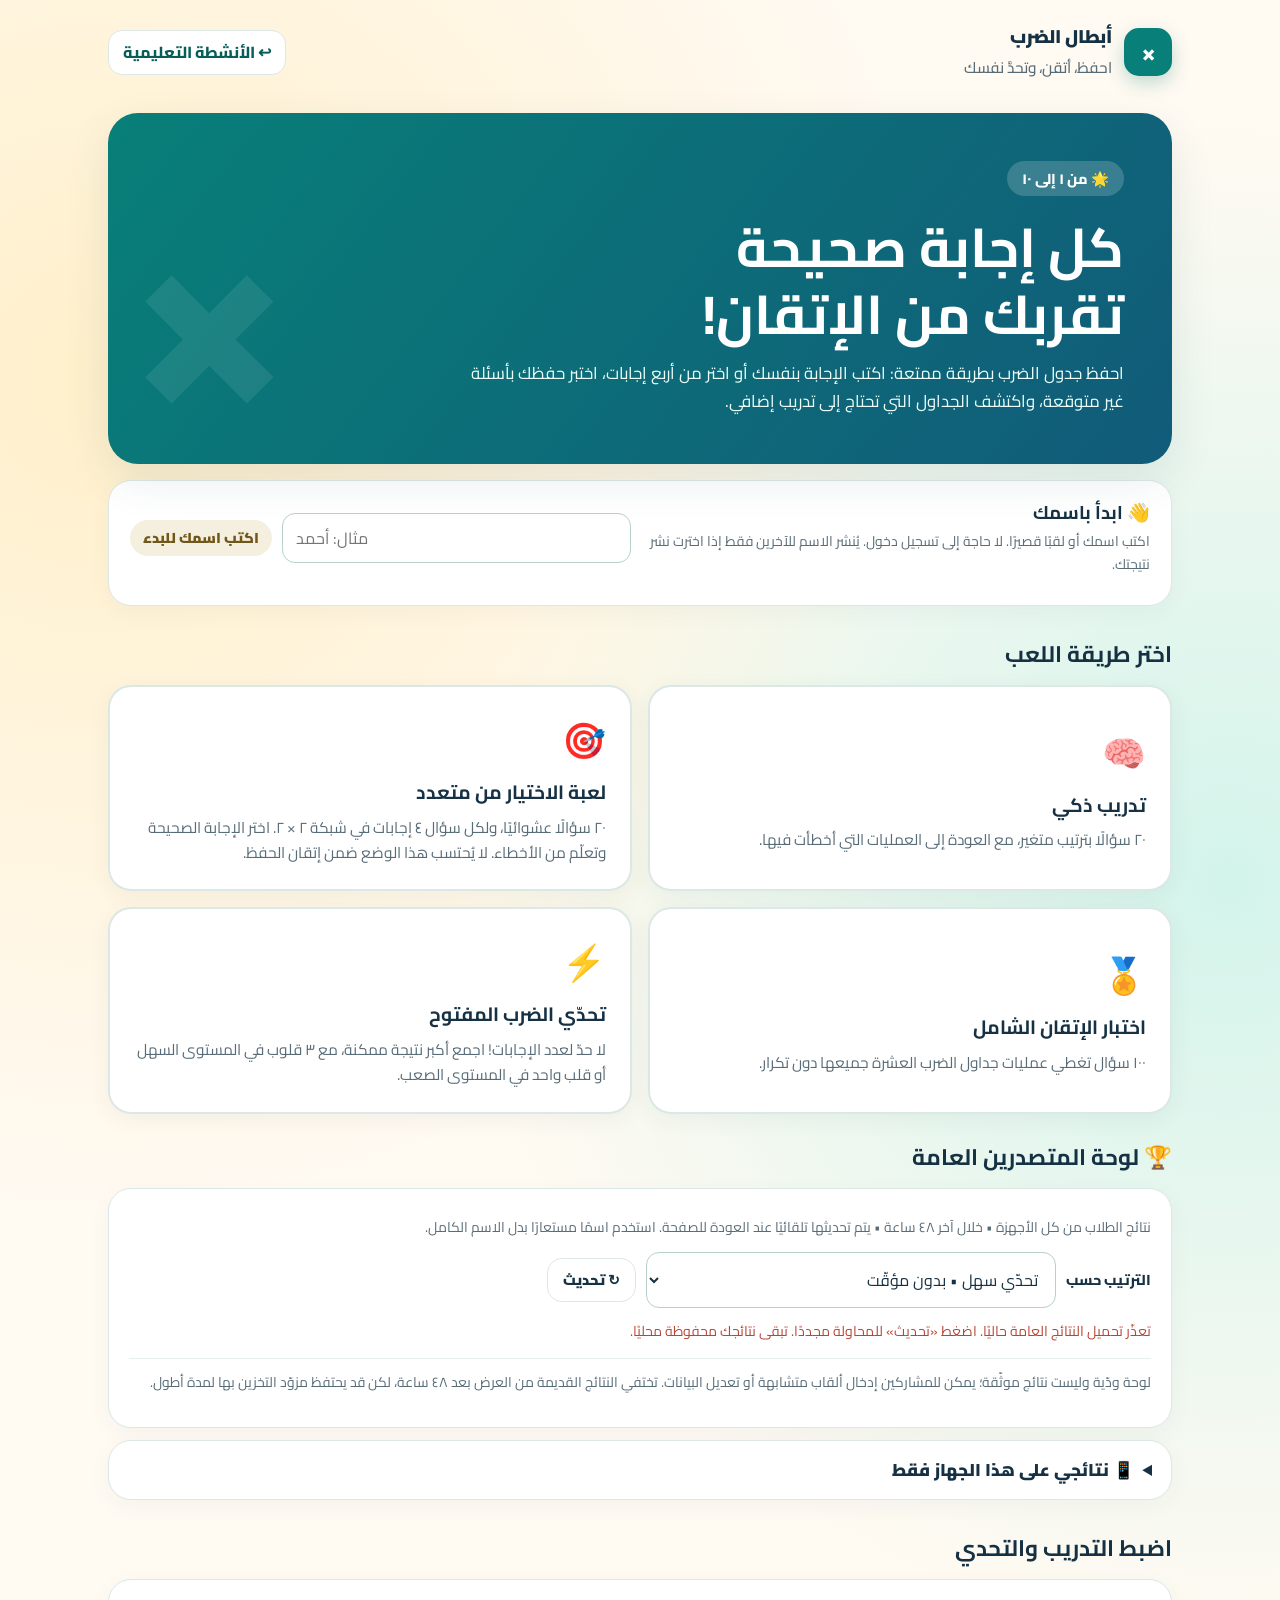
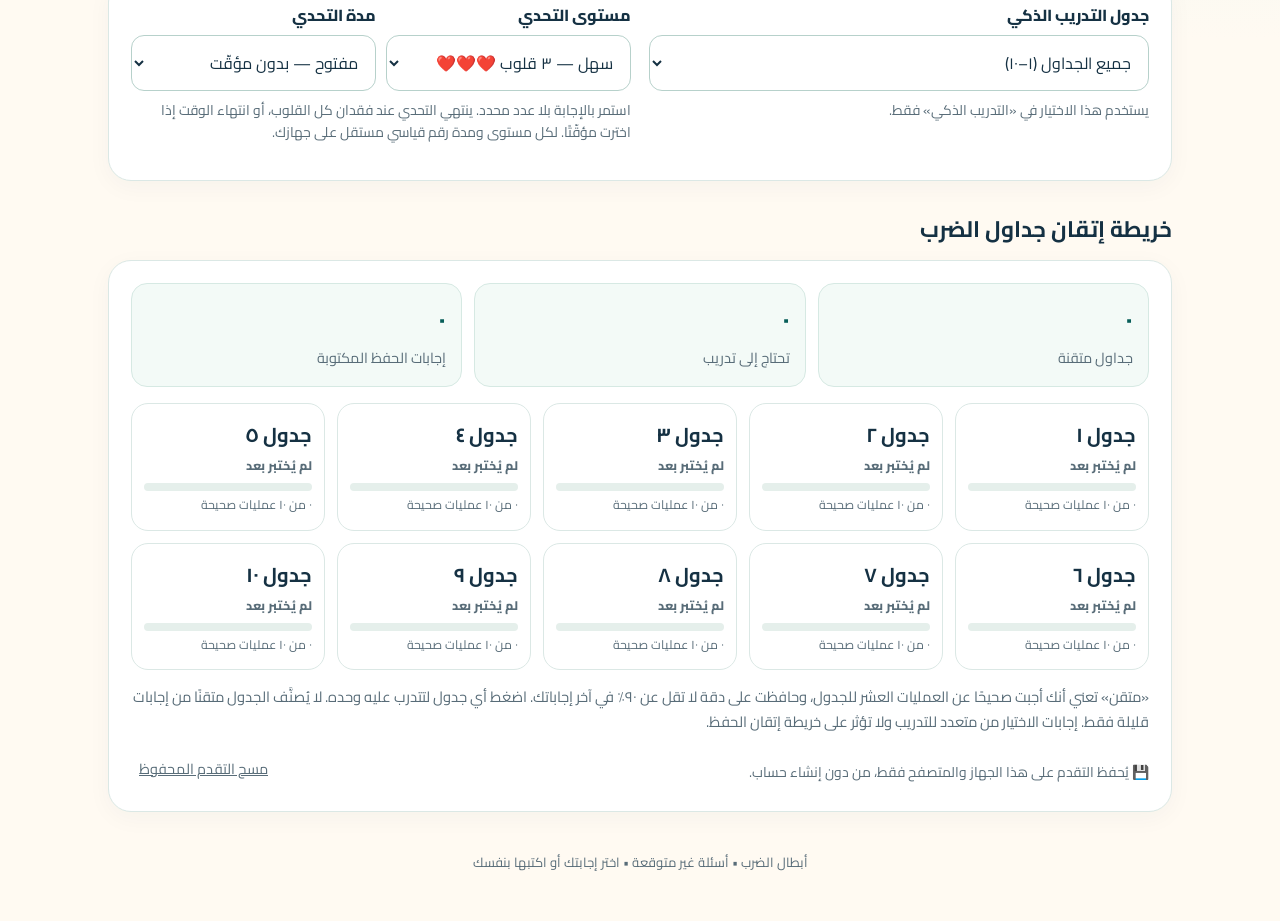
==== commit 43545f7c: "Ship cross-device scoreboard and force mobile cache refresh (v4)" ====
--- a/multiplication/index.html
+++ b/multiplication/index.html
@@ -48,7 +48,7 @@
 @media(max-width:410px){.choices-grid{gap:8px}.choice-option{min-height:63px;font-size:1.7rem}.game-head .chip{font-size:.79rem;padding:5px 9px}}
 @media(prefers-reduced-motion:reduce){*{transition:none!important;scroll-behavior:auto!important}}
 </style>
-<link rel="stylesheet" href="./leaderboard.css?v=3">
+<link rel="stylesheet" href="./leaderboard.css?v=4">
 </head>
 <body>
 <div class="shell">
@@ -468,6 +468,6 @@
 dashboard();
 })();
 </script>
-<script src="./leaderboard.js?v=3"></script>
+<script src="./leaderboard.js?v=4"></script>
 </body>
 </html>
--- a/multiplication/leaderboard.css
+++ b/multiplication/leaderboard.css
@@ -33,3 +33,25 @@
  .lb-table td{font-size:.81rem}
  .lb-table th{font-size:.68rem}
 }
+
+/* Shared classroom scoreboard and publish result */
+.lb-board-section{margin:22px 0 10px}
+.lb-board-section>.section-title{margin:25px 0 12px}
+.lb-public{padding:20px}
+.lb-public .settings-note{line-height:1.65;margin:7px 0 13px}
+.lb-public .lb-controls{margin:12px 0}
+.lb-public .lb-controls .select{max-width:410px}
+.lb-public .lb-controls .btn{flex:0 0 auto}
+.lb-public .lb-message{margin:12px 0;min-height:20px}
+.lb-disclaimer{border-top:1px solid #e7efec;padding-top:12px;margin-top:15px!important}
+.lb-result .btn{margin-top:9px}
+.lb-result h3{font-size:1.17rem}
+.lb-result .lb-message{padding:7px 0;min-height:27px}
+.lb-local-board{margin-top:12px}
+@media(max-width:700px){
+ .lb-public{padding:16px}
+ .lb-public .lb-controls{display:grid;grid-template-columns:minmax(0,1fr) auto;align-items:center;gap:7px}
+ .lb-public .lb-controls label{grid-column:1/-1}
+ .lb-public .lb-controls .select{width:100%;min-width:0;max-width:none}
+ .lb-public .lb-controls .btn{padding:11px 13px}
+}
